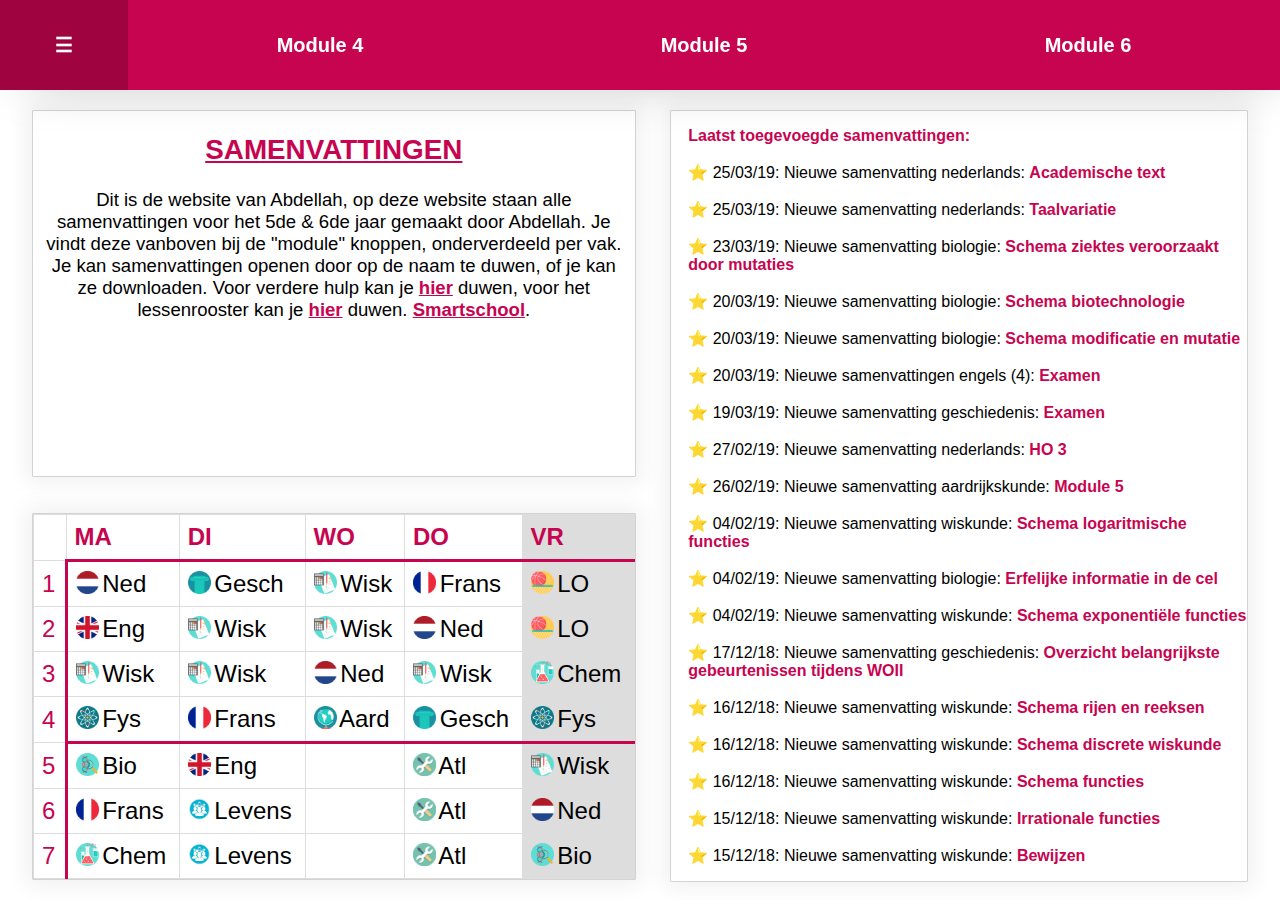
==== samenvattingen.html @ cbb02b03 "Add files via upload" ====
<!DOCTYPE html>
<html>
<head>
	<meta name="viewport" content="width=device-width, initial-scale=1, maximum-scale=1, minimum-scale=1, user-scalable=yes, minimal-ui">
	<meta name="mobile-web-app-capable" content="yes">
	<title>Samenvattingen</title>
	<link rel="stylesheet" type="text/css" href="samenvattingen.css">
	<meta name="theme-color" content="#C70450">
	<link rel="manifest" href="/manifest.json">
</head>
<body>
<div id="summSwipe">
</div>
<div id="navBarFull" onclick="closeNav()">
</div>
<div class="navBar" id="navBar">
	<a><img class="closebtn" src="icons/cross.png" onclick="closeNav()"></a>
	<div class="info">
			<p id="module">Module 5</p>
			<div class="jaar">
				<select id="kiesJaar" onchange="changeJaar()">
					<option value="5">5de</option>
					<option value="6" selected>6de</option>
				</select>
			</div>	
			<div class="hline"></div>	
		</div>
	<div class="list1 list">
		<a href="#" class="navList a1" onclick="home()"><img src="icons/home.png" class="icon">Home</a>
		<a href="#" class="navList a3" onclick="show('#aardM1')"><img src="icons/aard.png" class="icon">Aardrijkskunde</a>
		<a href="#" class="navList a4" onclick="show('#bioM1')"><img src="icons/bio.png" class="icon">Biologie</a>
		<a href="#" class="navList a5" onclick="show('#chemM1')"><img src="icons/chem.png" class="icon">Chemie</a>
		<a href="#" class="navList a6" onclick="show('#engM1')"><img src="icons/eng.png" class="icon">Engels</a>
		<a href="#" class="navList a7" onclick="show('#fransM1')"><img src="icons/frans.png" class="icon">Frans</a>
		<a href="#" class="navList a8" onclick="show('#fysM1')"><img src="icons/fys.png" class="icon">Fysica</a>
		<a href="#" class="navList a9" onclick="show('#geschM1')"><img src="icons/gesch.png" class="icon">Geschiedenis</a>
   		<a href="#" class="navList a10" onclick="show('#nedM1')"><img src="icons/ned.png" class="icon">Nederlands</a>
		<a href="#" class="navList a11" onclick="show('#wiskM1')"><img src="icons/wisk.png" class="icon">Wiskunde</a>
	</div>
	<div class="list2 list">
		<a href="#" class="navList a1" onclick="home()"><img src="icons/home.png" class="icon">Home</a>
		<a href="#" class="navList a3" onclick="show('#aardM2')"><img src="icons/aard.png" class="icon">Aardrijkskunde</a>
		<a href="#" class="navList a4" onclick="show('#bioM2')"><img src="icons/bio.png" class="icon">Biologie</a>
		<a href="#" class="navList a5" onclick="show('#chemM2')"><img src="icons/chem.png" class="icon">Chemie</a>
		<a href="#" class="navList a6" onclick="show('#engM2')"><img src="icons/eng.png" class="icon">Engels</a>
		<a href="#" class="navList a7" onclick="show('#fransM2')"><img src="icons/frans.png" class="icon">Frans</a>
		<a href="#" class="navList a8" onclick="show('#fysM2')"><img src="icons/fys.png" class="icon">Fysica</a>
		<a href="#" class="navList a9" onclick="show('#geschM2')"><img src="icons/gesch.png" class="icon">Geschiedenis</a>
   		<a href="#" class="navList a10" onclick="show('#nedM2')"><img src="icons/ned.png" class="icon">Nederlands</a>
		<a href="#" class="navList a11" onclick="show('#wiskM2')"><img src="icons/wisk.png" class="icon">Wiskunde</a>
	</div>
	<div class="list3 list">
		<a href="#" class="navList a1" onclick="home()"><img src="icons/home.png" class="icon">Home</a>
		<a href="#" class="navList a3" onclick="show('#aardM3')"><img src="icons/aard.png" class="icon">Aardrijkskunde</a>
		<a href="#" class="navList a4" onclick="show('#bioM3')"><img src="icons/bio.png" class="icon">Biologie</a>
		<a href="#" class="navList a5" onclick="show('#chemM3')"><img src="icons/chem.png" class="icon">Chemie</a>
		<a href="#" class="navList a6" onclick="show('#engM3')"><img src="icons/eng.png" class="icon">Engels</a>
		<a href="#" class="navList a7" onclick="show('#fransM3')"><img src="icons/frans.png" class="icon">Frans</a>
		<a href="#" class="navList a8" onclick="show('#fysM3')"><img src="icons/fys.png" class="icon">Fysica</a>
		<a href="#" class="navList a9" onclick="show('#geschM3')"><img src="icons/gesch.png" class="icon">Geschiedenis</a>
   		<a href="#" class="navList a10" onclick="show('#nedM3')"><img src="icons/ned.png" class="icon">Nederlands</a>
		<a href="#" class="navList a11" onclick="show('#wiskM3')"><img src="icons/wisk.png" class="icon">Wiskunde</a>
	</div>
	<div class="list4 list">
		<a href="#" class="navList a1" onclick="home()"><img src="icons/home.png" class="icon">Home</a>
		<a href="#" class="navList a3" onclick="show('#aardM4')"><img src="icons/aard.png" class="icon">Aardrijkskunde</a>
		<a href="#" class="navList a4" onclick="show('#bioM4')"><img src="icons/bio.png" class="icon">Biologie</a>
		<a href="#" class="navList a5" onclick="show('#chemM4')"><img src="icons/chem.png" class="icon">Chemie</a>
		<a href="#" class="navList a6" onclick="show('#engM4')"><img src="icons/eng.png" class="icon">Engels</a>
		<a href="#" class="navList a7" onclick="show('#fransM4')"><img src="icons/frans.png" class="icon">Frans</a>
		<a href="#" class="navList a8" onclick="show('#fysM4')"><img src="icons/fys.png" class="icon">Fysica</a>
		<a href="#" class="navList a9" onclick="show('#geschM4')"><img src="icons/gesch.png" class="icon">Geschiedenis</a>
   		<a href="#" class="navList a10" onclick="show('#nedM4')"><img src="icons/ned.png" class="icon">Nederlands</a>
		<a href="#" class="navList a11" onclick="show('#wiskM4')"><img src="icons/wisk.png" class="icon">Wiskunde</a>
	</div>
	<div class="list5 list">
		<a href="#" class="navList a1" onclick="home()"><img src="icons/home.png" class="icon">Home</a>
		<a href="#" class="navList a3" onclick="show('#aardM5')"><img src="icons/aard.png" class="icon">Aardrijkskunde</a>
		<a href="#" class="navList a4" onclick="show('#bioM5')"><img src="icons/bio.png" class="icon">Biologie</a>
		<a href="#" class="navList a5" onclick="show('#chemM5')"><img src="icons/chem.png" class="icon">Chemie</a>
		<a href="#" class="navList a6" onclick="show('#engM5')"><img src="icons/eng.png" class="icon">Engels</a>
		<a href="#" class="navList a7" onclick="show('#fransM5')"><img src="icons/frans.png" class="icon">Frans</a>
		<a href="#" class="navList a8" onclick="show('#fysM5')"><img src="icons/fys.png" class="icon">Fysica</a>
		<a href="#" class="navList a9" onclick="show('#geschM5')"><img src="icons/gesch.png" class="icon">Geschiedenis</a>
   		<a href="#" class="navList a11" onclick="show('#nedM5')"><img src="icons/ned.png" class="icon">Nederlands</a>
		<a href="#" class="navList a12" onclick="show('#wiskM5')"><img src="icons/wisk.png" class="icon">Wiskunde</a>
	</div>
	<div class="list6 list">
		<a href="#" class="navList a1" onclick="home()"><img src="icons/home.png" class="icon">Home</a>
		<a href="#" class="navList a3" onclick="show('#aardM6')"><img src="icons/aard.png" class="icon">Aardrijkskunde</a>
		<a href="#" class="navList a4" onclick="show('#bioM6')"><img src="icons/bio.png" class="icon">Biologie</a>
		<a href="#" class="navList a5" onclick="show('#chemM6')"><img src="icons/chem.png" class="icon">Chemie</a>
		<a href="#" class="navList a6" onclick="show('#engM6')"><img src="icons/eng.png" class="icon">Engels</a>
		<a href="#" class="navList a7" onclick="show('#fransM6')"><img src="icons/frans.png" class="icon">Frans</a>
		<a href="#" class="navList a8" onclick="show('#fysM6')"><img src="icons/fys.png" class="icon">Fysica</a>
		<a href="#" class="navList a9" onclick="show('#geschM6')"><img src="icons/gesch.png" class="icon">Geschiedenis</a>
   		<a href="#" class="navList a11" onclick="show('#nedM6')"><img src="icons/ned.png" class="icon">Nederlands</a>
		<a href="#" class="navList a12" onclick="show('#wiskM6')"><img src="icons/wisk.png" class="icon">Wiskunde</a>
	</div>
</div>
<div class="homeAll">
	<div class="openTopNav" id="openTopNav"></div>
	<div onclick="openNav()" class="nav">
		<a class="a_nav a_nav_menu" onclick="openNav()"><p>&#9776;</p></a>
		<div id="nav5de">
			<a class="a_nav m1p m1" onclick="m1()"><p>Module 1</p></a> 
			<a class="a_nav m2p m2" onclick="m2()"><p>Module 2</p></a> 
			<a class="a_nav m3p m3" onclick="m3()"><p>Module 3</p></a>
			<a class="a_nav m1m m1" onclick="m1()"><p>M1</p></a> 
			<a class="a_nav m2m m2" onclick="m2()"><p>M2</p></a> 
			<a class="a_nav m3m m3" onclick="m3()"><p>M3</p></a>
		</div>
		<div id="nav6de">
			<a class="a_nav m4p m4" onclick="m4()"><p>Module 4</p></a> 
			<a class="a_nav m5p m5" onclick="m5()"><p>Module 5</p></a>
			<a class="a_nav m6p m6" onclick="m6()"><p>Module 6</p></a>
			<a class="a_nav m4m m4" onclick="m4()"><p>M4</p></a> 
			<a class="a_nav m5m m5" onclick="m5()"><p>M5</p></a>
			<a class="a_nav m6m m6" onclick="m6()"><p>M6</p></a>
		</div> 
	</div>
</div>
<div id="closePopup" onclick="closeAll()"></div>
<div><img id="loading" src="icons/loading2.gif"></div>
<div class="home">
	<div class="ad">
		<table id="table">
		    <tr>
		    	<th></th>
			    <th>MA</th>
			    <th>DI</th>
			    <th>WO</th>
			    <th>DO</th>
			    <th>VR</th>
		    </tr>
		    <tr>
		    	<td>1</td>
			    <td><img src="icons/ned.png" class="icon2">&nbsp; &nbsp; Ned</td>
			    <td><img src="icons/gesch.png" class="icon2">&nbsp; &nbsp; Gesch</td>
			    <td><img src="icons/wisk.png" class="icon2">&nbsp; &nbsp; Wisk</td>
			    <td><img src="icons/frans.png" class="icon2">&nbsp; &nbsp; Frans</td>
			    <td><img src="icons/lo.png" class="icon2">&nbsp; &nbsp; LO</td>
		    </tr>
		    <tr>
		    	<td>2</td>
			    <td><img src="icons/eng.png" class="icon2">&nbsp; &nbsp; Eng</td>
			    <td><img src="icons/wisk.png" class="icon2">&nbsp; &nbsp; Wisk</td>
			    <td><img src="icons/wisk.png" class="icon2">&nbsp; &nbsp; Wisk</td>
			    <td><img src="icons/ned.png" class="icon2">&nbsp; &nbsp; Ned</td>
			    <td><img src="icons/lo.png" class="icon2">&nbsp; &nbsp; LO</td>
		    </tr>
	   	    <tr>
	   	    	<td>3</td>
			    <td><img src="icons/wisk.png" class="icon2">&nbsp; &nbsp; Wisk</td>
			    <td><img src="icons/wisk.png" class="icon2">&nbsp; &nbsp; Wisk</td>
			    <td><img src="icons/ned.png" class="icon2">&nbsp; &nbsp; Ned</td>
			    <td><img src="icons/wisk.png" class="icon2">&nbsp; &nbsp; Wisk</td>
			    <td><img src="icons/chem.png" class="icon2">&nbsp; &nbsp; Chem</td>
	  	    </tr>
		    <tr>
		    	<td>4</td>
			    <td><img src="icons/fys.png" class="icon2">&nbsp; &nbsp; Fys</td>
			    <td><img src="icons/frans.png" class="icon2">&nbsp; &nbsp; Frans</td>
			    <td><img src="icons/aard.png" class="icon2">&nbsp; &nbsp; Aard</td>
			    <td><img src="icons/gesch.png" class="icon2">&nbsp; &nbsp; Gesch</td>
			    <td><img src="icons/fys.png" class="icon2">&nbsp; &nbsp; Fys</td>
		    </tr>
		    <tr>
		    	<td>5</td>
			    <td><img src="icons/bio.png" class="icon2">&nbsp; &nbsp; Bio</td>
			    <td><img src="icons/eng.png" class="icon2">&nbsp; &nbsp; Eng</td>
			    <td></td>
			    <td><img src="icons/atl.png" class="icon2">&nbsp; &nbsp; Atl</td>
			    <td><img src="icons/wisk.png" class="icon2">&nbsp; &nbsp; Wisk</td>
		    </tr>
		    <tr>
		    	<td>6</td>
			    <td><img src="icons/frans.png" class="icon2">&nbsp; &nbsp; Frans</td>
			    <td><img src="icons/levens.png" class="icon2">&nbsp; &nbsp; Levens</td>
			    <td></td>
			    <td><img src="icons/atl.png" class="icon2">&nbsp; &nbsp; Atl</td>
			    <td><img src="icons/ned.png" class="icon2">&nbsp; &nbsp; Ned</td>
		    </tr>
		    <tr>
		    	<td>7</td>
			    <td><img src="icons/chem.png" class="icon2">&nbsp; &nbsp; Chem</td>
			    <td><img src="icons/levens.png" class="icon2">&nbsp; &nbsp; Levens</td>
			    <td></td>
			    <td><img src="icons/atl.png" class="icon2">&nbsp; &nbsp; Atl</td>
			    <td><img src="icons/bio.png" class="icon2">&nbsp; &nbsp; Bio</td>
		    </tr>
		</table>
	</div>
	<div id="txt" class="txt">
		<a href="#" class="titel3" onclick="closeHelp()">SAMENVATTINGEN</a>
		<p id="introText">
			Dit is de website van Abdellah, op deze website staan alle samenvattingen voor het 5de & 6de jaar gemaakt door Abdellah. Je vindt deze vanboven bij de "module" knoppen, onderverdeeld per vak. Je kan samenvattingen openen door op de naam te duwen, of je kan ze downloaden. Voor verdere hulp kan je <a href="#" class="titel2" onclick="help()">hier</a> duwen, voor het lessenrooster kan je <a href="#" class="titel2" onclick="rooster()">hier</a> duwen. <a href="https://ka1hasselt.smartschool.be/login" class="titel2" target="blank">Smartschool</a>.
		</p>
		<table id="table2">
		    <tr>
		    	<th><img class="cross" src="icons/cross.png" onclick="rooster2()"></th>
			    <th>MA</th>
			    <th>DI</th>
			    <th>WO</th>
			    <th>DO</th>
			    <th>VR</th>
		    </tr>
		    <tr>
		    	<td>1</td>
			    <td>Ned</td>
			    <td>Gesch</td>
			    <td>Wisk</td>
			    <td>Frans</td>
			    <td>LO</td>
		    </tr>
		    <tr>
		    	<td>2</td>
			    <td>Eng</td>
			    <td>Wisk</td>
			    <td>Wisk</td>
			    <td>Ned</td>
			    <td>LO</td>
		    </tr>
	   	    <tr>
	   	    	<td>3</td>
			    <td>Wisk</td>
			    <td>Wisk</td>
			    <td>Ned</td>
			    <td>Wisk</td>
			    <td>Chem</td>
	  	    </tr>
		    <tr>
		    	<td>4</td>
			    <td>Fys</td>
			    <td>Frans</td>
			    <td>Aard</td>
			    <td>Gesch</td>
			    <td>Fys</td>
		    </tr>
		    <tr>
		    	<td>5</td>
			    <td>Bio</td>
			    <td>Eng</td>
			    <td></td>
			    <td>Atl</td>
			    <td>Wisk</td>
		    </tr>
		    <tr>
		    	<td>6</td>
			    <td>Frans</td>
			    <td>Levens</td>
			    <td></td>
			    <td>Atl</td>
			    <td>Ned</td>
		    </tr>
		    <tr>
		    	<td>7</td>
			    <td>Chem</td>
			    <td>Levens</td>
			    <td></td>
			    <td>Atl</td>
			    <td>Bio</td>
		    </tr>
		</table>
		<font id="helpChoice" class="helpTxt">
			<p>Als uw antwoord hieronder niet te vinden is kunt u Lander Moors contacteren op smartschool.</p>
			<a href="#" onclick="jaarHelp()" class="titel">- Hoe kan ik van jaar wisselen?</a> <br>
			<a href="#" onclick="summHelp()" class="titel">- Ik vind de samenvatting die ik zoek niet?</a> <br>
			<a href="#" onclick="lesHelp()" class="titel">- Het lessenrooster klopt niet?</a> <br>
			<a href="#" onclick="summHelp2()" class="titel">- Een samenvatting wilt niet openen/downloaden?</a>
		
		</font>
		<p id="jaarHelp" class="helpTxt">
			Open eenderwelke module en kijk linksboven, langs de naam van de module (B.V. Module 4) zal je een vakje zien staan met "5de" of "6de" erin, duw erop en kies welk jaar je wilt.
			
		</p>
		<p id="summHelp" class="helpTxt">
			Als het een samenvatting is voor een toets die nog moet komen is het waarschijnlijk dat Abdellah die nog niet heeft gemaakt, wacht even of stuur een bericht naar Abdellah. Als het een samenvatting is voor een toets die al geweest is kan je proberen alle samenvattingen voor dat vak nog eens af te gaan, maar het is waarschijnlijk dat Abdellah deze samenvatting nooit heeft gemaakt.
			
		</p>
		<p id="lesHelp" class="helpTxt">
			Dit komt omdat het het lessenrooster voor 6WEWA is, de klas van Abdellah, als je wilt dat jouw lessenrooster ook beschikbaar is op de website kan je dat aanvragen bij Lander Moors op smartschool.
		</p>
		<p id="summHelp2" class="helpTxt">
			Kijk na of je internet wel werkt, of probeer om de website te herladen, als dit niet lukt kan je Lander Moors een berichtje sturen op smartschool om het op te lossen.
		</p>
	</div>
	<div>
		<div id="obj" align="middle" class="obj">
	  		<div class="changeText">
	  			<div id="change6">
	  				<p class="changeLogTxt">
						<font class="titel">Laatst toegevoegde samenvattingen:</font><br><br>
						⭐ 25/03/19: Nieuwe samenvatting nederlands: <a class="titel" href="#" onclick="openSumm('summ_6de/nedM5_academisch.pdf', 'https://docs.google.com/gview?embedded=true&url=https://samenvattingen.github.io/summ_6de/nedM5_academisch.pdf')">Academische text </a><br><br>
						⭐ 25/03/19: Nieuwe samenvatting nederlands: <a class="titel" href="#" onclick="openSumm('summ_6de/nedM5_taalvariatie.pdf', 'https://docs.google.com/gview?embedded=true&url=https://samenvattingen.github.io/summ_6de/nedM5_taalvariatie.pdf')">Taalvariatie </a><br><br>
						⭐ 23/03/19: Nieuwe samenvatting biologie: <a class="titel" href="#" onclick="openSumm('summ_6de/bioM5_ziektes.pdf', 'https://docs.google.com/gview?embedded=true&url=https://samenvattingen.github.io/summ_6de/bioM5_ziektes.pdf')">Schema ziektes veroorzaakt door mutaties </a><br><br>
						⭐ 20/03/19: Nieuwe samenvatting biologie: <a class="titel" href="#" onclick="openSumm('summ_6de/bioM5_biotech.pdf', 'https://docs.google.com/gview?embedded=true&url=https://samenvattingen.github.io/summ_6de/bioM5_biotech.pdf')">Schema biotechnologie </a><br><br>
						⭐ 20/03/19: Nieuwe samenvatting biologie: <a class="titel" href="#" onclick="openSumm('summ_6de/bioM5_mod.pdf', 'https://docs.google.com/gview?embedded=true&url=https://samenvattingen.github.io/summ_6de/bioM5_mod.pdf')">Schema modificatie en mutatie </a><br><br>
						⭐ 20/03/19: Nieuwe samenvattingen engels (4): <a class="titel" href="#" onclick="show('#engM5')">Examen</a><br><br>
						⭐ 19/03/19: Nieuwe samenvatting geschiedenis: <a class="titel" href="#" onclick="openSumm('summ_6de/geschM5_exam.pdf', 'https://docs.google.com/gview?embedded=true&url=https://samenvattingen.github.io/summ_6de/geschM5_exam.pdf')">Examen </a><br><br>
						⭐ 27/02/19: Nieuwe samenvatting nederlands: <a class="titel" href="#" onclick="openSumm('summ_6de/nedM5_H3.pdf', 'https://docs.google.com/gview?embedded=true&url=https://samenvattingen.github.io/summ_6de/nedM5_H3.pdf')">HO 3 </a><br><br>
						⭐ 26/02/19: Nieuwe samenvatting aardrijkskunde: <a class="titel" href="#" onclick="openSumm('summ_6de/aardM5_exam.pdf', 'https://docs.google.com/gview?embedded=true&url=https://samenvattingen.github.io/summ_6de/aardM5_exam.pdf')">Module 5 </a><br><br>
						⭐ 04/02/19: Nieuwe samenvatting wiskunde: <a class="titel" href="#" onclick="openSumm('summ_6de/wiskM5_logaritmisch.pdf', 'https://docs.google.com/gview?embedded=true&url=https://samenvattingen.github.io/summ_6de/wiskM5_logaritmisch.pdf')">Schema logaritmische functies </a><br><br>
						⭐ 04/02/19: Nieuwe samenvatting biologie: <a class="titel" href="#" onclick="openSumm('summ_6de/bioM5_dna.pdf', 'https://docs.google.com/gview?embedded=true&url=https://samenvattingen.github.io/summ_6de/bioM5_dna.pdf')">Erfelijke informatie in de cel </a><br><br>
						⭐ 04/02/19: Nieuwe samenvatting wiskunde: <a class="titel" href="#" onclick="openSumm('summ_6de/wiskM5_exponentieel.pdf', 'https://docs.google.com/gview?embedded=true&url=https://samenvattingen.github.io/summ_6de/wiskM5_exponentieel.pdf')">Schema exponentiële functies </a><br><br>
						⭐ 17/12/18: Nieuwe samenvatting geschiedenis: <a class="titel" href="#" onclick="openSumm('summ_6de/geschM4_overzicht.pdf', 'https://docs.google.com/gview?embedded=true&url=https://samenvattingen.github.io/summ_6de/geschM4_overzicht.pdf')">Overzicht belangrijkste gebeurtenissen tijdens WOII </a><br><br>
						⭐ 16/12/18: Nieuwe samenvatting wiskunde: <a class="titel" href="#" onclick="openSumm('summ_6de/wiskM4_rijreeks_schema.pdf', 'https://docs.google.com/gview?embedded=true&url=https://samenvattingen.github.io/summ_6de/wiskM4_rijreeks_schema.pdf')">Schema rijen en reeksen </a><br><br>
						⭐ 16/12/18: Nieuwe samenvatting wiskunde: <a class="titel" href="#" onclick="openSumm('summ_6de/wiskM4_discreet_schema.pdf', 'https://docs.google.com/gview?embedded=true&url=https://samenvattingen.github.io/summ_6de/wiskM4_discreet_schema.pdf')">Schema discrete wiskunde </a><br><br>
						⭐ 16/12/18: Nieuwe samenvatting wiskunde: <a class="titel" href="#" onclick="openSumm('summ_6de/wiskM4_func_schema.pdf', 'https://docs.google.com/gview?embedded=true&url=https://samenvattingen.github.io/summ_6de/wiskM4_func_schema.pdf')">Schema functies </a><br><br>
						⭐ 15/12/18: Nieuwe samenvatting wiskunde: <a class="titel" href="#" onclick="openSumm('summ_6de/wiskM4_func_irr.pdf', 'https://docs.google.com/gview?embedded=true&url=https://samenvattingen.github.io/summ_6de/wiskM4_func_irr.pdf')">Irrationale functies </a><br><br>
						⭐ 15/12/18: Nieuwe samenvatting wiskunde: <a class="titel" href="#" onclick="openSumm('summ_6de/wiskM4_bewijzen.pdf', 'https://docs.google.com/gview?embedded=true&url=https://samenvattingen.github.io/summ_6de/wiskM4_bewijzen.pdf')">Bewijzen </a><br><br>
						⭐ 15/12/18: Nieuwe samenvatting wiskunde: <a class="titel" href="#" onclick="openSumm('summ_6de/wiskM4_k_overzicht.pdf', 'https://docs.google.com/gview?embedded=true&url=https://samenvattingen.github.io/summ_6de/wiskM4_k_overzicht.pdf')">K Overzicht </a><br><br>
						⭐ 14/12/18: Nieuwe samenvatting wiskunde: <a class="titel" href="#" onclick="openSumm('summ_6de/wiskM4_rijreeks.pdf', 'https://docs.google.com/gview?embedded=true&url=https://samenvattingen.github.io/summ_6de/wiskM4_rijreeks.pdf')">Rijen en reeksen </a><br><br>
						⭐ 10/12/18: Nieuwe samenvatting wiskunde: <a class="titel" href="#" onclick="openSumm('summ_6de/wiskM4_gon_verg.pdf', 'https://docs.google.com/gview?embedded=true&url=https://samenvattingen.github.io/summ_6de/wiskM4_gon_verg.pdf')">Goniometrische vergelijkingen </a><br><br>
						⭐ 08/12/18: Nieuwe samenvatting geschiedenis: <a class="titel" href="#" onclick="openSumm('summ_6de/geschM4_deel3.pdf', 'https://docs.google.com/gview?embedded=true&url=https://samenvattingen.github.io/summ_6de/geschM4_deel3.pdf')">Deel 3 </a><br><br>
						⭐ 08/12/18: Nieuwe samenvatting geschiedenis: <a class="titel" href="#" onclick="openSumm('summ_6de/geschM4_deel2.pdf', 'https://docs.google.com/gview?embedded=true&url=https://samenvattingen.github.io/summ_6de/geschM4_deel2.pdf')">Deel 2 </a><br><br>
						⭐ 08/12/18: Nieuwe samenvatting geschiedenis: <a class="titel" href="#" onclick="openSumm('summ_6de/geschM4_deel1.pdf', 'https://docs.google.com/gview?embedded=true&url=https://samenvattingen.github.io/summ_6de/geschM4_deel1.pdf')">Deel 1 </a><br><br>
						⭐ 08/12/18: Nieuwe samenvatting aardrijkskunde: <a class="titel" href="#" onclick="openSumm('summ_6de/aardM4_examen.pdf', 'https://docs.google.com/gview?embedded=true&url=https://samenvattingen.github.io/summ_6de/aardM4_examen.pdf')">Examen </a><br><br>
						⭐ 08/12/18: Nieuwe samenvatting fysica: <a class="titel" href="#" onclick="openSumm('summ_6de/fysM4_H3.pdf', 'https://docs.google.com/gview?embedded=true&url=https://samenvattingen.github.io/summ_6de/fysM4_H3.pdf')">Hoofdstuk 3 </a><br><br>
						⭐ 08/12/18: Nieuwe samenvatting fysica: <a class="titel" href="#" onclick="openSumm('summ_6de/fysM4_zelftest.pdf', 'https://docs.google.com/gview?embedded=true&url=https://samenvattingen.github.io/summ_6de/fysM4_zelftest.pdf')">Zelftest ingangsexamen </a><br><br>
						⭐ 07/12/18: Nieuwe samenvatting chemie: <a class="titel" href="#" onclick="openSumm('summ_6de/chemM4_titraties.pdf', 'https://docs.google.com/gview?embedded=true&url=https://samenvattingen.github.io/summ_6de/chemM4_titraties.pdf')">Titraties </a><br><br>
						⭐ 07/12/18: Nieuwe samenvatting chemie: <a class="titel" href="#" onclick="openSumm('summ_6de/chemM4_reactietypen.pdf', 'https://docs.google.com/gview?embedded=true&url=https://samenvattingen.github.io/summ_6de/chemM4_reactietypen.pdf')">Reactietypen </a><br><br>
						⭐ 07/12/18: Nieuwe samenvatting chemie: <a class="titel" href="#" onclick="openSumm('summ_6de/chemM4_redoxreacties.pdf', 'https://docs.google.com/gview?embedded=true&url=https://samenvattingen.github.io/summ_6de/chemM4_redoxreacties.pdf')">Redoxreacties </a><br><br>
						⭐ 29/11/18: Nieuwe samenvatting wiskunde: <a class="titel" href="#" onclick="openSumm('summ_6de/wiskM4_gon_verloop.pdf', 'https://docs.google.com/gview?embedded=true&url=https://samenvattingen.github.io/summ_6de/wiskM4_gon_verloop.pdf')">Goniometrische functies: verloop </a><br><br>
						⭐ 27/11/18: Nieuwe samenvatting wiskunde: <a class="titel" href="#" onclick="openSumm('summ_6de/wiskM4_gon_cyclo.pdf', 'https://docs.google.com/gview?embedded=true&url=https://samenvattingen.github.io/summ_6de/wiskM4_gon_cyclo.pdf')">Cyclometrische functies </a><br><br>
						⭐ 22/11/18: Nieuwe samenvatting nederlands: <a class="titel" href="#" onclick="openSumm('summ_6de/nedM4_HO2.pdf', 'https://docs.google.com/gview?embedded=true&url=https://samenvattingen.github.io/summ_6de/nedM4_HO2.pdf')">HO 2 </a><br><br>
						⭐ 19/11/18: Nieuwe samenvatting wiskunde: <a class="titel" href="#" onclick="openSumm('summ_6de/wiskM4_gon_func.pdf', 'https://docs.google.com/gview?embedded=true&url=https://samenvattingen.github.io/summ_6de/wiskM4_gon_func.pdf')">Goniometrische functies </a><br><br>
						⭐ 21/10/18: Nieuwe samenvatting fysica: <a class="titel" href="#" onclick="openSumm('summ_6de/fysM4_H2.pdf', 'https://docs.google.com/gview?embedded=true&url=https://samenvattingen.github.io/summ_6de/fysM4_H2.pdf')">H2: De eendimensionale beweging </a><br><br>
						⭐ 17/10/18: Nieuwe samenvatting wiskunde: <a class="titel" href="#" onclick="openSumm('summ_6de/wiskM4_ict.pdf', 'https://docs.google.com/gview?embedded=true&url=https://samenvattingen.github.io/summ_6de/wiskM4_ict.pdf')">ICT Irrationale functies </a><br><br>
						⭐ 17/10/18: Nieuwe samenvatting nederlands: <a class="titel" href="#" onclick="openSumm('summ_6de/nedM4_TT2.pdf', 'https://docs.google.com/gview?embedded=true&url=https://samenvattingen.github.io/summ_6de/nedM4_TT2.pdf')">Taaltaak 2 </a><br><br>
						⭐ 14/10/18: Nieuwe samenvatting wiskunde: <a class="titel" href="#" onclick="openSumm('summ_6de/wiskM4_k_hyperbolen.pdf', 'https://docs.google.com/gview?embedded=true&url=https://samenvattingen.github.io/summ_6de/wiskM4_k_hyperbolen.pdf')">K Hyperbolen </a><br><br>
						⭐ 28/09/18: Nieuwe samenvatting wiskunde: <a class="titel" href="#" onclick="openSumm('summ_6de/wiskM4_k_ellips.pdf', 'https://docs.google.com/gview?embedded=true&url=https://samenvattingen.github.io/summ_6de/wiskM4_k_ellips.pdf')">K Ellips </a><br><br>
						⭐ 19/09/18: Nieuwe samenvatting chemie: <a class="titel" href="#" onclick="openSumm('summ_6de/chemM4_overzicht_titraties.pdf', 'https://docs.google.com/gview?embedded=true&url=https://samenvattingen.github.io/summ_6de/chemM4_overzicht_titraties.pdf')">Overzicht titraties </a><br><br>
						⭐ 10/09/18: Nieuwe samenvatting biologie: <a class="titel" href="#" onclick="openSumm('summ_6de/bioM4_evo.pdf', 'https://docs.google.com/gview?embedded=true&url=https://samenvattingen.github.io/summ_6de/bioM4_evo.pdf')">Evolutie </a><br><br>
						⭐ 10/09/18: Nieuwe samenvatting fysica: <a class="titel" href="#" onclick="openSumm('summ_6de/fysM4_H1.pdf', 'https://docs.google.com/gview?embedded=true&url=https://samenvattingen.github.io/summ_6de/fysM4_H1.pdf')">H1: Beschrijving van een beweging </a><br><br>
						⭐ 10/09/18: Nieuwe samenvatting biologie: <a class="titel" href="#" onclick="openSumm('summ_6de/bioM4_erf.pdf', 'https://docs.google.com/gview?embedded=true&url=https://samenvattingen.github.io/summ_6de/bioM4_erf.pdf')">Erfelijkheidsonderzoek bij mens </a><br><br>
						⭐ 10/09/18: Nieuwe samenvatting biologie: <a class="titel" href="#" onclick="openSumm('summ_6de/bioM4_chrom.pdf', 'https://docs.google.com/gview?embedded=true&url=https://samenvattingen.github.io/summ_6de/bioM4_chrom.pdf')">Chromosomale verklaring overerving </a><br><br>
						⭐ 06/09/18: Nieuwe samenvatting biologie: <a class="titel" href="#" onclick="openSumm('summ_6de/bioM4_dihybride.pdf', 'https://docs.google.com/gview?embedded=true&url=https://samenvattingen.github.io/summ_6de/bioM4_dihybride.pdf')">Dihybride kruising </a><br><br>
						⭐ 06/09/18: Nieuwe samenvatting biologie: <a class="titel" href="#" onclick="openSumm('summ_6de/bioM4_bijz_geval.pdf', 'https://docs.google.com/gview?embedded=true&url=https://samenvattingen.github.io/summ_6de/bioM4_bijz_geval.pdf')">Bijzondere gevallen </a><br><br>
						⭐ 06/09/18: Nieuwe samenvatting wiskunde: <a class="titel" href="#" onclick="openSumm('summ_6de/wiskM4_k_inleiding.pdf', 'https://docs.google.com/gview?embedded=true&url=https://samenvattingen.github.io/summ_6de/wiskM4_k_inleiding.pdf')">K Inleiding </a><br><br>
						⭐ 06/09/18: Nieuwe samenvatting wiskunde: <a class="titel" href="#" onclick="openSumm('summ_6de/wiskM4_k_parabolen.pdf', 'https://docs.google.com/gview?embedded=true&url=https://samenvattingen.github.io/summ_6de/wiskM4_k_parabolen.pdf')">K Parabolen </a><br><br>
						⭐ 06/09/18: Nieuwe samenvatting biologie: <a class="titel" href="#" onclick="openSumm('summ_6de/bioM4_monohybride.pdf', 'https://docs.google.com/gview?embedded=true&url=https://samenvattingen.github.io/summ_6de/bioM4_monohybride.pdf')">Monohybride kruising </a>
	 				</p>
	 			</div>
	 			<div id="change5">
		  			<p class="changeLogTxt">
						<font class="titel">Laatst toegevoegde samenvattingen:</font><br><br>
						⭐ 19/06/18: Nieuwe samenvatting fysica: <a class="titel" href="#" onclick="openSumm('summ_5de/fysM3_h9.pdf', 'https://docs.google.com/gview?embedded=true&url=https://samenvattingen.github.io/summ_5de/fysM3_h9.pdf')">Hoofdstuk 9 </a><br><br>
						⭐ 19/06/18: Nieuwe samenvatting geschiedenis: <a class="titel" href="#" onclick="openSumm('summ_5de/geschM3_kunst.pdf', 'https://docs.google.com/gview?embedded=true&url=https://samenvattingen.github.io/summ_5de/geschM3_kunst.pdf')">Schema & flowchart kunststromingen </a><br><br>
						⭐ 19/06/18: Nieuwe samenvatting geschiedenis: <a class="titel" href="#" onclick="openSumm('summ_5de/geschM3_stroom.pdf', 'https://docs.google.com/gview?embedded=true&url=https://samenvattingen.github.io/summ_5de/geschM3_stroom.pdf')">Stroom & tegenstroom in cultuur </a><br><br>
						⭐ 18/06/18: Nieuwe samenvatting biologie: <a class="titel" href="#" onclick="openSumm('summ_5de/bioM3_enzymen.pdf', 'https://docs.google.com/gview?embedded=true&url=https://samenvattingen.github.io/summ_5de/bioM3_enzymen.pdf')">Enzymen schema toepassingen </a><br><br>
						⭐ 17/06/18: Nieuwe samenvatting wiskunde: <a class="titel" href="#" onclick="openSumm('summ_5de/wiskM3_zelftest_verloop.pdf', 'https://docs.google.com/gview?embedded=true&url=https://samenvattingen.github.io/summ_5de/wiskM3_zelftest_verloop.pdf')">Zelftest Verloop </a><br><br>
						⭐ 17/06/18: Nieuwe samenvatting wiskunde: <a class="titel" href="#" onclick="openSumm('summ_5de/wiskM3_zelftest_analyse.pdf', 'https://docs.google.com/gview?embedded=true&url=https://samenvattingen.github.io/summ_5de/wiskM3_zelftest_analyse.pdf')">Zelftest Analyse </a><br><br>
						⭐ 17/06/18: Nieuwe samenvatting wiskunde: <a class="titel" href="#" onclick="openSumm('summ_5de/wiskM3_zelftest_limit.pdf', 'https://docs.google.com/gview?embedded=true&url=https://samenvattingen.github.io/summ_5de/wiskM3_zelftest_limit.pdf')">Zelftest Limieten </a><br><br>
						⭐ 17/06/18: Nieuwe samenvatting wiskunde: <a class="titel" href="#" onclick="openSumm('summ_5de/wiskM3_zelftest_cont.pdf', 'https://docs.google.com/gview?embedded=true&url=https://samenvattingen.github.io/summ_5de/wiskM3_zelftest_cont.pdf')">Zelftest Continuïteit </a><br><br>
						⭐ 17/06/18: Nieuwe samenvatting wiskunde: <a class="titel" href="#" onclick="openSumm('summ_5de/wiskM3_ruimte_overzicht.pdf', 'https://docs.google.com/gview?embedded=true&url=https://samenvattingen.github.io/summ_5de/wiskM3_ruimte_overzicht.pdf')">Overzicht Ruimtemeetkunde</a><br><br>
						⭐ 16/06/18: Nieuwe samenvatting wiskunde: <a class="titel" href="#" onclick="openSumm('summ_5de/wiskM3_verloop.pdf', 'https://docs.google.com/gview?embedded=true&url=https://samenvattingen.github.io/summ_5de/wiskM3_verloop.pdf')">Verloop van Functies</a><br><br>
						⭐ 14/06/18: Nieuwe samenvatting nederlands: <a class="titel" href="#" onclick="openSumm('summ_5de/nedM3_mondeling.pdf', 'https://docs.google.com/gview?embedded=true&url=https://samenvattingen.github.io/summ_5de/nedM3_mondeling.pdf')">Mondeling Uitgeschreven</a><br><br>
						⭐ 14/06/18: Nieuwe samenvatting nederlands: <a class="titel" href="#" onclick="openSumm('summ_5de/nedM3_kort_schema_stromingen.pdf', 'https://docs.google.com/gview?embedded=true&url=https://samenvattingen.github.io/summ_5de/nedM3_kort_schema_stromingen.pdf')">Kort Schema Literaire Stromingen</a><br><br>
						⭐ 14/06/18: Nieuwe samenvatting geschiedenis: <a class="titel" href="#" onclick="openSumm('summ_5de/geschM3_democratie.pdf', 'https://docs.google.com/gview?embedded=true&url=https://samenvattingen.github.io/summ_5de/geschM3_democratie.pdf')">Democratievormen na WOI</a><br><br>
						⭐ 14/06/18: Nieuwe samenvatting nederlands: <a class="titel" href="#" onclick="openSumm('summ_5de/nedM3_max.pdf', 'https://docs.google.com/gview?embedded=true&url=https://samenvattingen.github.io/summ_5de/nedM3_max.pdf')">Max Havelaar</a><br><br>
						⭐ 11/06/18: Nieuwe samenvatting nederlands: <a class="titel" href="#" onclick="openSumm('summ_5de/nedM3_zomerhuis.pdf', 'https://docs.google.com/gview?embedded=true&url=https://samenvattingen.github.io/summ_5de/nedM3_zomerhuis.pdf')">Zomerhuis met zwembad</a><br><br>
						⭐ 11/06/18: Nieuwe samenvatting chemie: <a class="titel" href="#" onclick="openSumm('summ_5de/chemM3_examen.pdf', 'https://docs.google.com/gview?embedded=true&url=https://samenvattingen.github.io/summ_5de/chemM3_examen.pdf')">Examen</a><br><br>
						⭐ 09/06/18: Nieuwe samenvattingen nederlands (6): <a class="titel" href="#" onclick="show('#nedM3')">Examen</a><br><br>
						⭐ 06/06/18: Nieuwe samenvatting aardrijkskunde: <a class="titel" href="#" onclick="openSumm('summ_5de/aardM3_ocean.pdf', 'https://docs.google.com/gview?embedded=true&url=https://samenvattingen.github.io/summ_5de/aardM3_ocean.pdf')">Oceanografie</a><br><br>
						⭐ 02/06/18: Nieuwe samenvatting wiskunde: <a class="titel" href="#" onclick="openSumm('summ_5de/wiskM3_ruimte_H6-7.pdf', 'https://docs.google.com/gview?embedded=true&url=https://samenvattingen.github.io/summ_5de/wiskM3_ruimte_H6-7.pdf')">Ruimtemeetkunde H6-7</a><br><br>
						⭐ 01/06/18: Nieuwe samenvatting aardrijkskunde: <a class="titel" href="#" onclick="openSumm('summ_5de/aardM3_bodem.pdf', 'https://docs.google.com/gview?embedded=true&url=https://samenvattingen.github.io/summ_5de/aardM3_bodem.pdf')">Bodemkunde</a><br><br>
						⭐ 27/05/18: Nieuwe samenvatting fysica: <a class="titel" href="#" onclick="openSumm('summ_5de/fysM3_lorentz.pdf', 'https://docs.google.com/gview?embedded=true&url=https://samenvattingen.github.io/summ_5de/fysM3_lorentz.pdf')">Hoofdstuk 8</a><br><br>
						⭐ 27/05/18: Nieuwe samenvatting aardrijkskunde: <a class="titel" href="#" onclick="openSumm('summ_5de/aardM3_dienst.pdf', 'https://docs.google.com/gview?embedded=true&url=https://samenvattingen.github.io/summ_5de/aardM3_dienst.pdf')">De aarde in dienst van de mens</a><br><br>
						⭐ 27/05/18: Nieuwe samenvatting nederlands: <a class="titel" href="#" onclick="openSumm('summ_5de/nedM3_exam.pdf', 'https://docs.google.com/gview?embedded=true&url=https://samenvattingen.github.io/summ_5de/nedM3_exam.pdf')">Examen</a><br><br>
						⭐ 26/05/18: Nieuwe samenvatting biologie: <a class="titel" href="#" onclick="openSumm('summ_5de/bioM3_fotosynthese.pdf', 'https://docs.google.com/gview?embedded=true&url=https://samenvattingen.github.io/summ_5de/bioM3_fotosynthese.pdf')">Fotosynthese & Celademhaling</a><br><br>
						⭐ 26/05/18: Nieuwe samenvatting wiskunde: <a class="titel" href="#" onclick="openSumm('summ_5de/wiskM3_ruimte_H4-5.pdf', 'https://docs.google.com/gview?embedded=true&url=https://samenvattingen.github.io/summ_5de/wiskM3_ruimte_H4-5.pdf')">Ruimtemeetkunde H4-5</a><br><br>
						⭐ 24/05/18: Nieuwe zelftest LO: <a class="titel" href="#" onclick="openSumm('summ_5de/summ_LO_test.pdf', 'https://docs.google.com/gview?embedded=true&url=https://samenvattingen.github.io/summ_5de/summ_LO_test.pdf')">LO Zelftest</a><br><br>
						⭐ 21/05/18: Nieuwe samenvatting chemie: <a class="titel" href="#" onclick="openSumm('summ_5de/chemM3_zuren_basen.pdf', 'https://docs.google.com/gview?embedded=true&url=https://samenvattingen.github.io/summ_5de/chemM3_zuren_basen.pdf')">Zuren en Basen</a><br><br>
						⭐ 21/05/18: Nieuwe samenvattingen LO (6): <a class="titel" href="#" onclick="show('#LO')">LO</a><br><br>
						⭐ 21/05/18: Nieuwe samenvattingen engels (7): <a class="titel" href="#" onclick="show('#engM3')">Voorbereiding Openboek Toets</a><br><br>
						⭐ 18/05/18: Nieuwe samenvatting frans: <a class="titel" href="#" onclick="openSumm('summ_5de/fransM3_aard_VZ.pdf', 'https://docs.google.com/gview?embedded=true&url=https://samenvattingen.github.io/summ_5de/fransM3_aard_VZ.pdf')">Frans: Aardrijkskundige Voorzetsels</a><br><br>
						⭐ 16/05/18: Nieuwe samenvatting wiskunde: <a class="titel" href="#" onclick="openSumm('summ_5de/wiskM3_afg_benaderen.pdf', 'https://docs.google.com/gview?embedded=true&url=https://samenvattingen.github.io/summ_5de/wiskM3_afg_benaderen.pdf')">Afgeleiden: Korte Benaderings Methode</a><br><br>
						⭐ 10/05/18: Nieuwe samenvatting geschiedenis: <a class="titel" href="#" onclick="openSumm('summ_5de/geschM3_WO1.pdf', 'https://docs.google.com/gview?embedded=true&url=https://samenvattingen.github.io/summ_5de/geschM3_WO1.pdf')">Wereld Oorlog 1</a><br><br>
						⭐ 10/05/18: Nieuwe samenvatting wiskunde: <a class="titel" href="#" onclick="openSumm('summ_5de/wiskM3_afg_3.pdf', 'https://docs.google.com/gview?embedded=true&url=https://samenvattingen.github.io/summ_5de/wiskM3_afg_3.pdf')">Afgeleiden 3</a><br><br>
						⭐ 10/05/18: Nieuwe samenvatting wiskunde: <a class="titel" href="#" onclick="openSumm('summ_5de/wiskM3_afg_2.pdf', 'https://docs.google.com/gview?embedded=true&url=https://samenvattingen.github.io/summ_5de/wiskM3_afg_2.pdf')">Afgeleiden 2</a><bR><br>
						⭐ 19/04/18: Nieuwe samenvatting chemie (Module 2): <a class="titel" href="#" onclick="openSumm('summ_5de/chemM2_even_schema.pdf', 'https://docs.google.com/gview?embedded=true&url=https://samenvattingen.github.io/summ_5de/chemM2_even_schema.pdf')">Schema Chemisch Evenwicht</a><br><br>
						⭐ 06/05/18: Nieuwe samenvatting nederlands: <a class="titel" href="#" onclick="openSumm('summ_5de/nedM3_lyriek_test.pdf', 'https://docs.google.com/gview?embedded=true&url=https://samenvattingen.github.io/summ_5de/nedM3_lyriek_test.pdf')">Zelftest Lyriek</a><br><br>
						⭐ 05/05/18: Nieuwe samenvatting biologie: <a class="titel" href="#" onclick="openSumm('summ_5de/bioM3_meta.pdf', 'https://docs.google.com/gview?embedded=true&url=https://samenvattingen.github.io/summ_5de/bioM3_meta.pdf')">Metabolisme</a><br><br>
						⭐ 05/05/18: Nieuwe samenvatting fysica: <a class="titel" href="#" onclick="openSumm('summ_5de/fysM3_H6_7.pdf', 'https://docs.google.com/gview?embedded=true&url=https://samenvattingen.github.io/summ_5de/fysM3_H6_7.pdf')">Hoofdstuk 6 & 7</a><br><br>
						⭐ 04/05/18: Nieuwe samenvatting nederlands: <a class="titel" href="#" onclick="openSumm('summ_5de/nedM3_lyriek.pdf', 'https://docs.google.com/gview?embedded=true&url=https://samenvattingen.github.io/summ_5de/nedM3_lyriek.pdf')">Lyriek</a><br><br>
						⭐ 01/05/18: Nieuwe samenvatting wiskunde: <a class="titel" href="#" onclick="openSumm('summ_5de/wiskM3_afg_1.pdf', 'https://docs.google.com/gview?embedded=true&url=https://samenvattingen.github.io/summ_5de/wiskM3_afg_1.pdf')">Afgeleiden 1</a><br><br>
						⭐ 30/04/18: Nieuwe samenvatting wiskunde: <a class="titel" href="#" onclick="openSumm('summ_5de/wiskM3_ruimte_H1-3.pdf', 'https://docs.google.com/gview?embedded=true&url=https://samenvattingen.github.io/summ_5de/wiskM3_ruimte_H1-3.pdf')">Ruimtemeetkunde H1-3</a><br><br>
						⭐ 24/04/18: Nieuwe samenvatting nederlands: <a class="titel" href="#" onclick="openSumm('summ_5de/nedM3_rev.pdf', 'https://docs.google.com/gview?embedded=true&url=https://samenvattingen.github.io/summ_5de/nedM3_rev.pdf')">Tekstrevisie</a><br><br>
						⭐ 24/04/18: Nieuwe samenvatting frans: <a class="titel" href="#" onclick="openSumm('summ_5de/fransM3_VP_2.pdf', 'https://docs.google.com/gview?embedded=true&url=https://samenvattingen.github.io/summ_5de/fransM3_VP_2.pdf')">Verbe Pronominaux 2</a><br><br>
						⭐ 24/04/18: Nieuwe samenvatting frans: <a class="titel" href="#" onclick="openSumm('summ_5de/fransM3_VP_1.pdf', 'https://docs.google.com/gview?embedded=true&url=https://samenvattingen.github.io/summ_5de/fransM3_VP_1.pdf')">Verbe Pronominaux 1</a><br><br>
						⭐ 19/04/18: Nieuwe samenvatting chemie: <a class="titel" href="#" onclick="openSumm('summ_5de/chemM3_lewis.pdf', 'https://docs.google.com/gview?embedded=true&url=https://samenvattingen.github.io/summ_5de/chemM3_lewis.pdf')">Het geheim voor de perfecte Lewisstructuur</a><br><br>
						⭐ 10/04/18: Nieuwe samenvatting wiskunde: <a class="titel" href="#" onclick="openSumm('summ_5de/wiskM3_limit.pdf', 'https://docs.google.com/gview?embedded=true&url=https://samenvattingen.github.io/summ_5de/wiskM3_limit.pdf')">Limieten</a><br><br>
						⭐ 23/03/18: Nieuwe samenvatting chemie: <a class="titel" href="#" onclick="openSumm('summ_5de/chemM3_moleculen.pdf', 'https://docs.google.com/gview?embedded=true&url=https://samenvattingen.github.io/summ_5de/chemM3_moleculen.pdf')">Moleculen</a><br><br>
						<div class="hline"></div>
						<br><font style="font-weight: bold;">Vanaf hier geen directe links naar de samenvattingen meer, sorry.</font><br><br>
						<div class="hline"></div><br><br>
						⭐ 14/03/18: Alle samenvattingen voor module 1 & 2 toegevoegd<br><br>
						⭐ 04/03/18: Nieuwe samenvatting biologie: Examen M2<br><br>
						⭐ 04/03/18: Nieuwe samenvatting engels: Examen M2<br><br>
						⭐ 04/03/18: Nieuwe samenvatting nederlands: Examen M2<br><br>
						⭐ 03/03/18: Nieuwe samenvatting aardrijkskunde: Examen M2<br><br>
						⭐ 28/02/18: Nieuwe samenvatting wiskunde: Geogebra<br><br>
						⭐ 25/02/18: Nieuwe samenvatting geschiedenis: Imperialisme<br><br>
						⭐ 25/02/18: Nieuwe samenvatting nederlands: Het Diner<br><br>
						⭐ 23/02/18: Nieuwe samenvatting aardrijkskunde: HO 3 Hoofdstukken<br><br>
						⭐ 22/02/18: Nieuwe samenvatting geschiedenis: Sociale Strijd<br><br>
						⭐ 22/02/18: Nieuwe samenvatting engels: Unit 3 + 4<br><br>
						⭐ 22/02/18: Nieuwe samenvatting fysica: Module 2<br><br>
						⭐ 22/02/18: Nieuwe samenvatting frans: Pronom Relatif + Negation<br><br>
						⭐ 22/02/18: Nieuwe samenvatting biologie: Module 2<br><br>
						⭐ 22/02/18: Nieuwe samenvatting chemie: Chemisch Evenwicht<br><br>
						⭐ 22/02/18: Nieuwe samenvatting chemie: Atomen en Moleculen<br><br>
						⭐ 22/02/18: Nieuwe samenvatting wiskunde: Goniometrie<br><br>
						⭐ 22/02/18: Nieuwe samenvatting wiskunde: Complexe Getallen<br><br>
						⭐ 22/02/18: Nieuwe samenvatting wiskunde: Reële Functies
		 			</p>
		 		</div>
			</div>
		</div>
	</div>
</div>
<object id="pdf" class="pdf" data=""></object>
<!--

	MODULE 4

-->
<div id="aardM4" class="popup_content">
	<img class="cross" src="icons/cross.png" onclick="closeAll()">
	<p class="titel_popup">Aardrijkskunde (M4)</p>
	<div class="popupContentInner">
		<a href="summ_6de/aardM4_examen.pdf" download="Samenvatting aardrijkskunde examen"><img class="dl" src="icons/dl.png" alt="download"></a>
		<div class="summ">
		<a href="#" onclick="openSumm('summ_6de/aardM4_examen.pdf', 'https://docs.google.com/gview?embedded=true&url=https://samenvattingen.github.io/summ_6de/aardM4_examen.pdf')">Examen</a>
		</div>
		<div class="hline"></div>
	</div>
</div>
<div id="bioM4" class="popup_content">
	<img class="cross" src="icons/cross.png" onclick="closeAll()">
	<p class="titel_popup">Biologie (M4)</p>
	<div class="popupContentInner">
		<a href="summ_6de/bioM4_evo.pdf" download="Samenvatting evolutie"><img class="dl" src="icons/dl.png" alt="download"></a>
		<div class="summ">
		<a href="#" onclick="openSumm('summ_6de/bioM4_evo.pdf', 'https://docs.google.com/gview?embedded=true&url=https://samenvattingen.github.io/summ_6de/bioM4_evo.pdf')">Evolutie</a>
		</div>
		<div class="hline"></div>
		<br>
		<a href="summ_6de/bioM4_erf.pdf" download="Samenvatting erfelijkheidsonderzoek bij mens"><img class="dl" src="icons/dl.png" alt="download"></a>
		<div class="summ">
		<a href="#" onclick="openSumm('summ_6de/bioM4_erf.pdf', 'https://docs.google.com/gview?embedded=true&url=https://samenvattingen.github.io/summ_6de/bioM4_erf.pdf')">Erfelijkheidsonderzoek bij mens</a>
		</div>
		<div class="hline"></div>
		<br>
		<a href="summ_6de/bioM4_chrom.pdf" download="Samenvatting chromosomale verklaring overerving"><img class="dl" src="icons/dl.png" alt="download"></a>
		<div class="summ">
		<a href="#" onclick="openSumm('summ_6de/bioM4_chrom.pdf', 'https://docs.google.com/gview?embedded=true&url=https://samenvattingen.github.io/summ_6de/bioM4_chrom.pdf')">Chromosomale verklaring overerving</a>
		</div>
		<div class="hline"></div>
		<br>
		<a href="summ_6de/bioM4_monohybride.pdf" download="Samenvatting monohybride kruising"><img class="dl" src="icons/dl.png" alt="download"></a>
		<div class="summ">
		<a href="#" onclick="openSumm('summ_6de/bioM4_monohybride.pdf', 'https://docs.google.com/gview?embedded=true&url=https://samenvattingen.github.io/summ_6de/bioM4_monohybride.pdf')">Monohybride kruising</a>
		</div>
		<div class="hline"></div>
		<br>
		<a href="summ_6de/bioM4_dihybride.pdf" download="Samenvatting dihybride kruising"><img class="dl" src="icons/dl.png" alt="download"></a>
		<div class="summ">
		<a href="#" onclick="openSumm('summ_6de/bioM4_dihybride.pdf', 'https://docs.google.com/gview?embedded=true&url=https://samenvattingen.github.io/summ_6de/bioM4_dihybride.pdf')">Dihybride kruising</a>
		</div>
		<div class="hline"></div>
		<br>
		<a href="summ_6de/bioM4_bijz_geval.pdf" download="Bijzondere gevallen"><img class="dl" src="icons/dl.png" alt="download"></a>
		<div class="summ">
		<a href="#" onclick="openSumm('summ_6de/bioM4_bijz_geval.pdf', 'https://docs.google.com/gview?embedded=true&url=https://samenvattingen.github.io/summ_6de/bioM4_bijz_geval.pdf')">Bijzondere gevallen</a>
		</div>
		<div class="hline"></div>
	</div>
</div>
<div id="chemM4" class="popup_content">
	<img class="cross" src="icons/cross.png" onclick="closeAll()">
	<p class="titel_popup">Chemie (M4)</p>
	<div class="popupContentInner">
		<a href="summ_6de/chemM4_titraties.pdf" download="Samenvatting titraties"><img class="dl" src="icons/dl.png" alt="download"></a>
		<div class="summ">
		<a href="#" onclick="openSumm('summ_6de/chemM4_titraties.pdf', 'https://docs.google.com/gview?embedded=true&url=https://samenvattingen.github.io/summ_6de/chemM4_titraties.pdf')">Titraties</a>
		</div>
		<div class="hline"></div>
		<br>
		<a href="summ_6de/chemM4_reactietypen.pdf" download="Samenvatting reactietypen"><img class="dl" src="icons/dl.png" alt="download"></a>
		<div class="summ">
		<a href="#" onclick="openSumm('summ_6de/chemM4_reactietypen.pdf', 'https://docs.google.com/gview?embedded=true&url=https://samenvattingen.github.io/summ_6de/chemM4_reactietypen.pdf')">Reactietypen</a>
		</div>
		<div class="hline"></div>
		<br>
		<a href="summ_6de/chemM4_redoxreacties.pdf" download="Samenvatting redoxreacties"><img class="dl" src="icons/dl.png" alt="download"></a>
		<div class="summ">
		<a href="#" onclick="openSumm('summ_6de/chemM4_redoxreacties.pdf', 'https://docs.google.com/gview?embedded=true&url=https://samenvattingen.github.io/summ_6de/chemM4_redoxreacties.pdf')">Redoxreacties</a>
		</div>
		<div class="hline"></div>
		<br>
		<a href="summ_6de/chemM4_overzicht_titraties.pdf" download="Overzicht titraties"><img class="dl" src="icons/dl.png" alt="download"></a>
		<div class="summ">
		<a href="#" onclick="openSumm('summ_6de/chemM4_overzicht_titraties.pdf', 'https://docs.google.com/gview?embedded=true&url=https://samenvattingen.github.io/summ_6de/chemM4_overzicht_titraties.pdf')">Overzicht titraties</a>
		</div>
		<div class="hline"></div>
	</div>
</div>
<div id="engM4" class="popup_content">
	<img class="cross" src="icons/cross.png" onclick="closeAll()">
	<p class="titel_popup">Engels (M4)</p>
	<div class="popupContentInner">
		<div class="summ">
		<font>Geen samenvattingen beschikbaar</font>
		</div>
		<div class="hline"></div>
	</div>
</div>
<div id="fransM4" class="popup_content">
	<img class="cross" src="icons/cross.png" onclick="closeAll()">
	<p class="titel_popup">Frans (M4)</p>
	<div class="popupContentInner">
		<div class="summ">
		<font>Geen samenvattingen beschikbaar</font>
		</div>
		<div class="hline"></div>
	</div>
</div>
<div id="fysM4" class="popup_content">
	<img class="cross" src="icons/cross.png" onclick="closeAll()">
	<p class="titel_popup">Fysica (M4)</p>
	<div class="popupContentInner">
		<a href="summ_6de/fysM4_H1.pdf" download="Samenvatting H1: Beschrijving van een beweging"><img class="dl" src="icons/dl.png" alt="download"></a>
		<div class="summ">
		<a href="#" onclick="openSumm('summ_6de/fysM4_H1.pdf', 'https://docs.google.com/gview?embedded=true&url=https://samenvattingen.github.io/summ_6de/fysM4_H1.pdf')">H1: Beschrijving van een beweging</a>
		</div>
		<div class="hline"></div>
		<br>
		<a href="summ_6de/fysM4_H2.pdf" download="Samenvatting H2: De Eendimensionale Beweging"><img class="dl" src="icons/dl.png" alt="download"></a>
		<div class="summ">
		<a href="#" onclick="openSumm('summ_6de/fysM4_H2.pdf', 'https://docs.google.com/gview?embedded=true&url=https://samenvattingen.github.io/summ_6de/fysM4_H2.pdf')">H2: De eendimensionale beweging</a>
		</div>
		<div class="hline"></div>
		<br>
		<a href="summ_6de/fysM4_H3.pdf" download="Fysica 2D bewegingen"><img class="dl" src="icons/dl.png" alt="download"></a>
		<div class="summ">
		<a href="#" onclick="openSumm('summ_6de/fysM4_H3.pdf', 'https://docs.google.com/gview?embedded=true&url=https://samenvattingen.github.io/summ_6de/fysM4_H3.pdf')">H3: De tweedimensionale beweging</a>
		</div>
		<div class="hline"></div>
		<br>
		<a href="summ_6de/fysM4_zelftest.pdf" download="Fysica Zelftest ingangsexamen"><img class="dl" src="icons/dl.png" alt="download"></a>
		<div class="summ">
		<a href="#" onclick="openSumm('summ_6de/fysM4_zelftest.pdf', 'https://docs.google.com/gview?embedded=true&url=https://samenvattingen.github.io/summ_6de/fysM4_zelftest.pdf')">Zelftest ingangsexamen</a>
		</div>
		<div class="hline"></div>
	</div>
</div>
<div id="geschM4" class="popup_content">
	<img class="cross" src="icons/cross.png" onclick="closeAll()">
	<p class="titel_popup">Geschiedenis (M4)</p>
	<div class="popupContentInner">
		<a href="summ_6de/geschM4_deel1.pdf" download="Samenvatting geschiedenis deel 1"><img class="dl" src="icons/dl.png" alt="download"></a>
		<div class="summ">
		<a href="#" onclick="openSumm('summ_6de/geschM4_deel1.pdf', 'https://docs.google.com/gview?embedded=true&url=https://samenvattingen.github.io/summ_6de/geschM4_deel1.pdf')">Deel 1</a>
		</div>
		<div class="hline"></div>
		<br>
		<a href="summ_6de/geschM4_deel2.pdf" download="Samenvatting geschiedenis deel 2"><img class="dl" src="icons/dl.png" alt="download"></a>
		<div class="summ">
		<a href="#" onclick="openSumm('summ_6de/geschM4_deel2.pdf', 'https://docs.google.com/gview?embedded=true&url=https://samenvattingen.github.io/summ_6de/geschM4_deel2.pdf')">Deel 2</a>
		</div>
		<div class="hline"></div>
		<br>
		<a href="summ_6de/geschM4_deel3.pdf" download="Samenvatting geschiedenis deel 3"><img class="dl" src="icons/dl.png" alt="download"></a>
		<div class="summ">
		<a href="#" onclick="openSumm('summ_6de/geschM4_deel3.pdf', 'https://docs.google.com/gview?embedded=true&url=https://samenvattingen.github.io/summ_6de/geschM4_deel3.pdf')">Deel 3</a>
		</div>
		<div class="hline"></div>
		<br>
		<a href="summ_6de/geschM4_overzicht.pdf" download="Overzicht belangrijkste gebeurtenissen"><img class="dl" src="icons/dl.png" alt="download"></a>
		<div class="summ">
		<a href="#" onclick="openSumm('summ_6de/geschM4_overzicht.pdf', 'https://docs.google.com/gview?embedded=true&url=https://samenvattingen.github.io/summ_6de/geschM4_overzicht.pdf')">Overzicht belangrijkste gebeurtenissen tijdens WOII</a>
		</div>
		<div class="hline"></div>
	</div>
</div>
<div id="nedM4" class="popup_content">
	<img class="cross" src="icons/cross.png" onclick="closeAll()">
	<p class="titel_popup">Nederlands (M4)</p>
	<div class="popupContentInner">
		<a href="summ_6de/nedM4_HO2.pdf" download="Samenvatting HO 2"><img class="dl" src="icons/dl.png" alt="download"></a>
		<div class="summ">
		<a href="#" onclick="openSumm('summ_6de/nedM4_HO2.pdf', 'https://docs.google.com/gview?embedded=true&url=https://samenvattingen.github.io/summ_6de/nedM4_HO2.pdf')">HO 2</a>
		</div>
		<div class="hline"></div>
		<br>
		<a href="summ_6de/nedM4_TT2.pdf" download="Samenvatting Taaltaak 2"><img class="dl" src="icons/dl.png" alt="download"></a>
		<div class="summ">
		<a href="#" onclick="openSumm('summ_6de/nedM4_TT2.pdf', 'https://docs.google.com/gview?embedded=true&url=https://samenvattingen.github.io/summ_6de/nedM4_TT2.pdf')">Taaltaak 2</a>
		</div>
		<div class="hline"></div>
	</div>
</div>
<div id="wiskM4" class="popup_content">
	<img class="cross" src="icons/cross.png" onclick="closeAll()">
	<p class="titel_popup">Wiskunde (M4)</p>
	<div class="popupContentInner">
		<a href="summ_6de/wiskM4_rijreeks_schema.pdf" download="Samenvattingen rijen en reeksen schema"><img class="dl" src="icons/dl.png" alt="download"></a>
		<div class="summ">
		<a href="#" onclick="openSumm('summ_6de/wiskM4_rijreeks_schema.pdf', 'https://docs.google.com/gview?embedded=true&url=https://samenvattingen.github.io/summ_6de/wiskM4_rijreeks_schema.pdf')">Schema rijen en reeksen</a>
		</div>
		<div class="hline"></div>
		<br>
		<a href="summ_6de/wiskM4_discreet_schema.pdf" download="Samenvattingen discrete wiskunde"><img class="dl" src="icons/dl.png" alt="download"></a>
		<div class="summ">
		<a href="#" onclick="openSumm('summ_6de/wiskM4_discreet_schema.pdf', 'https://docs.google.com/gview?embedded=true&url=https://samenvattingen.github.io/summ_6de/wiskM4_discreet_schema.pdf')">Schema discrete wiskunde</a>
		</div>
		<div class="hline"></div>
		<br>
		<a href="summ_6de/wiskM4_func_schema.pdf" download="Samenvattingen functies"><img class="dl" src="icons/dl.png" alt="download"></a>
		<div class="summ">
		<a href="#" onclick="openSumm('summ_6de/wiskM4_func_schema.pdf', 'https://docs.google.com/gview?embedded=true&url=https://samenvattingen.github.io/summ_6de/wiskM4_func_schema.pdf')">Schema functies</a>
		</div>
		<div class="hline"></div>
		<br>
		<a href="summ_6de/wiskM4_func_irr.pdf" download="Samenvattingen irrationale functies"><img class="dl" src="icons/dl.png" alt="download"></a>
		<div class="summ">
		<a href="#" onclick="openSumm('summ_6de/wiskM4_func_irr.pdf', 'https://docs.google.com/gview?embedded=true&url=https://samenvattingen.github.io/summ_6de/wiskM4_func_irr.pdf')">Irrationale functies</a>
		</div>
		<div class="hline"></div>
		<br>
		<a href="summ_6de/wiskM4_bewijzen.pdf" download="Samenvattingen bewijzen"><img class="dl" src="icons/dl.png" alt="download"></a>
		<div class="summ">
		<a href="#" onclick="openSumm('summ_6de/wiskM4_bewijzen.pdf', 'https://docs.google.com/gview?embedded=true&url=https://samenvattingen.github.io/summ_6de/wiskM4_bewijzen.pdf')">Bewijzen</a>
		</div>
		<div class="hline"></div>
		<br>
		<a href="summ_6de/wiskM4_k_overzicht.pdf" download="Samenvattingen K Overzicht"><img class="dl" src="icons/dl.png" alt="download"></a>
		<div class="summ">
		<a href="#" onclick="openSumm('summ_6de/wiskM4_k_overzicht.pdf', 'https://docs.google.com/gview?embedded=true&url=https://samenvattingen.github.io/summ_6de/wiskM4_k_overzicht.pdf')">K Overzicht</a>
		</div>
		<div class="hline"></div>
		<br>
		<a href="summ_6de/wiskM4_rijreeks.pdf" download="Samenvattingen rijen en reeksen"><img class="dl" src="icons/dl.png" alt="download"></a>
		<div class="summ">
		<a href="#" onclick="openSumm('summ_6de/wiskM4_rijreeks.pdf', 'https://docs.google.com/gview?embedded=true&url=https://samenvattingen.github.io/summ_6de/wiskM4_rijreeks.pdf')">Rijen en reeksen</a>
		</div>
		<div class="hline"></div>
		<br>
		<a href="summ_6de/wiskM4_gon_verg.pdf" download="Samenvatting goniometrische vergelijkingen"><img class="dl" src="icons/dl.png" alt="download"></a>
		<div class="summ">
		<a href="#" onclick="openSumm('summ_6de/wiskM4_gon_verg.pdf', 'https://docs.google.com/gview?embedded=true&url=https://samenvattingen.github.io/summ_6de/wiskM4_gon_verg.pdf')">Goniometrische vergelijkingen</a>
		</div>
		<div class="hline"></div>
		<br>
		<a href="summ_6de/wiskM4_gon_verloop.pdf" download="Samenvatting goniometrische functies: verloop"><img class="dl" src="icons/dl.png" alt="download"></a>
		<div class="summ">
		<a href="#" onclick="openSumm('summ_6de/wiskM4_gon_verloop.pdf', 'https://docs.google.com/gview?embedded=true&url=https://samenvattingen.github.io/summ_6de/wiskM4_gon_verloop.pdf')">Goniometrische functies: verloop</a>
		</div>
		<div class="hline"></div>
		<br>
		<a href="summ_6de/wiskM4_gon_cyclo.pdf" download="Samenvatting Cyclometrische Functies"><img class="dl" src="icons/dl.png" alt="download"></a>
		<div class="summ">
		<a href="#" onclick="openSumm('summ_6de/wiskM4_gon_cyclo.pdf', 'https://docs.google.com/gview?embedded=true&url=https://samenvattingen.github.io/summ_6de/wiskM4_gon_cyclo.pdf')">Cyclometrische functies</a>
		</div>
		<div class="hline"></div>
		<br>
		<a href="summ_6de/wiskM4_gon_func.pdf" download="Samenvatting Goniometrische Functies"><img class="dl" src="icons/dl.png" alt="download"></a>
		<div class="summ">
		<a href="#" onclick="openSumm('summ_6de/wiskM4_gon_func.pdf', 'https://docs.google.com/gview?embedded=true&url=https://samenvattingen.github.io/summ_6de/wiskM4_gon_func.pdf')">Goniometrische functies</a>
		</div>
		<div class="hline"></div>
		<br>
		<a href="summ_6de/wiskM4_k_inleiding.pdf" download="Samenvatting K Inleiding"><img class="dl" src="icons/dl.png" alt="download"></a>
		<div class="summ">
		<a href="#" onclick="openSumm('summ_6de/wiskM4_k_inleiding.pdf', 'https://docs.google.com/gview?embedded=true&url=https://samenvattingen.github.io/summ_6de/wiskM4_k_inleiding.pdf')">K Inleiding</a>
		</div>
		<div class="hline"></div>
		<br>
		<a href="summ_6de/wiskM4_k_parabolen.pdf" download="Samenvatting K Parabolen"><img class="dl" src="icons/dl.png" alt="download"></a>
		<div class="summ">
		<a href="#" onclick="openSumm('summ_6de/wiskM4_k_parabolen.pdf', 'https://docs.google.com/gview?embedded=true&url=https://samenvattingen.github.io/summ_6de/wiskM4_k_parabolen.pdf')">K Parabolen</a>
		</div>
		<div class="hline"></div>
		<br>
		<a href="summ_6de/wiskM4_k_ellips.pdf" download="Samenvatting K Ellips"><img class="dl" src="icons/dl.png" alt="download"></a>
		<div class="summ">
		<a href="#" onclick="openSumm('summ_6de/wiskM4_k_ellips.pdf', 'https://docs.google.com/gview?embedded=true&url=https://samenvattingen.github.io/summ_6de/wiskM4_k_ellips.pdf')">K Ellips</a>
		</div>
		<div class="hline"></div>
		<br>
		<a href="summ_6de/wiskM4_k_hyperbolen.pdf" download="Samenvatting K Hyperbolen"><img class="dl" src="icons/dl.png" alt="download"></a>
		<div class="summ">
		<a href="#" onclick="openSumm('summ_6de/wiskM4_k_hyperbolen.pdf', 'https://docs.google.com/gview?embedded=true&url=https://samenvattingen.github.io/summ_6de/wiskM4_k_hyperbolen.pdf')">K Hyperbolen</a>
		</div>
		<div class="hline"></div>
		<br>
		<a href="summ_6de/wiskM4_ict.pdf" download="Overzicht ICT Irrationale functies"><img class="dl" src="icons/dl.png" alt="download"></a>
		<div class="summ">
		<a href="#" onclick="openSumm('summ_6de/wiskM4_ict.pdf', 'https://docs.google.com/gview?embedded=true&url=https://samenvattingen.github.io/summ_6de/wiskM4_ict.pdf')">ICT Irrationale functies</a>
		</div>
		<div class="hline"></div>
	</div>
</div>
<!--

	MODULE 5

-->
<div id="aardM5" class="popup_content">
	<img class="cross" src="icons/cross.png" onclick="closeAll()">
	<p class="titel_popup">Aardrijkskunde (M5)</p>
	<div class="popupContentInner">
		<a href="summ_6de/aardM5_exam.pdf" download="Samenvattingen aardrijkskunde module 5"><img class="dl" src="icons/dl.png" alt="download"></a>
		<div class="summ">
		<a href="#" onclick="openSumm('summ_6de/aardM5_exam.pdf', 'https://docs.google.com/gview?embedded=true&url=https://samenvattingen.github.io/summ_6de/aardM5_exam.pdf')">Module 5</a>
		</div>
		<div class="hline"></div>
	</div>
</div>
<div id="bioM5" class="popup_content">
	<img class="cross" src="icons/cross.png" onclick="closeAll()">
	<p class="titel_popup">Biologie (M5)</p>
	<div class="popupContentInner">
		<a href="summ_6de/bioM5_dna.pdf" download="Samenvattingen erfelijke informatie in de cel"><img class="dl" src="icons/dl.png" alt="download"></a>
		<div class="summ">
		<a href="#" onclick="openSumm('summ_6de/bioM5_dna.pdf', 'https://docs.google.com/gview?embedded=true&url=https://samenvattingen.github.io/summ_6de/bioM5_dna.pdf')">Erfelijke informatie in de cel</a>
		</div>
		<div class="hline"></div>
		<br>
		<a href="summ_6de/bioM5_mod.pdf" download="Schema modificatie en mutatie"><img class="dl" src="icons/dl.png" alt="download"></a>
		<div class="summ">
		<a href="#" onclick="openSumm('summ_6de/bioM5_mod.pdf', 'https://docs.google.com/gview?embedded=true&url=https://samenvattingen.github.io/summ_6de/bioM5_mod.pdf')">Schema modificatie en mutatie</a>
		</div>
		<div class="hline"></div>
		<br>
		<a href="summ_6de/bioM5_biotech.pdf" download="Schema biotechnologie"><img class="dl" src="icons/dl.png" alt="download"></a>
		<div class="summ">
		<a href="#" onclick="openSumm('summ_6de/bioM5_biotech.pdf', 'https://docs.google.com/gview?embedded=true&url=https://samenvattingen.github.io/summ_6de/bioM5_biotech.pdf')">Schema biotechnologie</a>
		</div>
		<div class="hline"></div>
		<br>
		<a href="summ_6de/bioM5_ziektes.pdf" download="Schema ziektes veroorzaakt door mutaties"><img class="dl" src="icons/dl.png" alt="download"></a>
		<div class="summ">
		<a href="#" onclick="openSumm('summ_6de/bioM5_ziektes.pdf', 'https://docs.google.com/gview?embedded=true&url=https://samenvattingen.github.io/summ_6de/bioM5_ziektes.pdf')">Schema ziektes veroorzaakt door mutaties</a>
		</div>
		<div class="hline"></div>
	</div>
</div>
<div id="chemM5" class="popup_content">
	<img class="cross" src="icons/cross.png" onclick="closeAll()">
	<p class="titel_popup">Chemie (M5)</p>
	<div class="popupContentInner">
		<div class="summ">
		<font>Geen samenvattingen beschikbaar</font>
		</div>
		<div class="hline"></div>
	</div>
</div>
<div id="engM5" class="popup_content">
	<img class="cross" src="icons/cross.png" onclick="closeAll()">
	<p class="titel_popup">Engels (M5)</p>
	<div class="popupContentInner">
		<a href="summ_6de/engM5_voc.pdf" download="Samenvattingen engels vocabulary M5"><img class="dl" src="icons/dl.png" alt="download"></a>
		<div class="summ">
		<a href="#" onclick="openSumm('summ_6de/engM5_voc.pdf', 'https://docs.google.com/gview?embedded=true&url=https://samenvattingen.github.io/summ_6de/engM5_voc.pdf')">Vocabulary</a>
		</div>
		<div class="hline"></div>
		<br>
		<a href="summ_6de/engM5_passive.pdf" download="Schema passiveificatie en mutatie"><img class="dl" src="icons/dl.png" alt="download"></a>
		<div class="summ">
		<a href="#" onclick="openSumm('summ_6de/engM5_passive.pdf', 'https://docs.google.com/gview?embedded=true&url=https://samenvattingen.github.io/summ_6de/engM5_passive.pdf')">Passive</a>
		</div>
		<div class="hline"></div>
		<br>
		<a href="summ_6de/engM5_depress.pdf" download="Samenvatting the great depression"><img class="dl" src="icons/dl.png" alt="download"></a>
		<div class="summ">
		<a href="#" onclick="openSumm('summ_6de/engM5_depress.pdf', 'https://docs.google.com/gview?embedded=true&url=https://samenvattingen.github.io/summ_6de/engM5_depress.pdf')">The great depression</a>
		</div>
		<div class="hline"></div>
		<br>
		<a href="summ_6de/engM5_econ.pdf" download="Samenvatting wild economics"><img class="dl" src="icons/dl.png" alt="download"></a>
		<div class="summ">
		<a href="#" onclick="openSumm('summ_6de/engM5_econ.pdf', 'https://docs.google.com/gview?embedded=true&url=https://samenvattingen.github.io/summ_6de/engM5_econ.pdf')">Wild economics</a>
		</div>
		<div class="hline"></div>
	</div>
</div>
<div id="fransM5" class="popup_content">
	<img class="cross" src="icons/cross.png" onclick="closeAll()">
	<p class="titel_popup">Frans (M5)</p>
	<div class="popupContentInner">
		<div class="summ">
		<font>Geen samenvattingen beschikbaar</font>
		</div>
		<div class="hline"></div>
	</div>
</div>
<div id="fysM5" class="popup_content">
	<img class="cross" src="icons/cross.png" onclick="closeAll()">
	<p class="titel_popup">Fysica (M5)</p>
	<div class="popupContentInner">
		<div class="summ">
		<font>Geen samenvattingen beschikbaar</font>
		</div>
		<div class="hline"></div>
	</div>
</div>
<div id="geschM5" class="popup_content">
	<img class="cross" src="icons/cross.png" onclick="closeAll()">
	<p class="titel_popup">Geschiedenis (M5)</p>
	<div class="popupContentInner">
		<a href="summ_6de/geschM5_exam.pdf" download="Samenvatting examen geschiedenis M5"><img class="dl" src="icons/dl.png" alt="download"></a>
		<div class="summ">
		<a href="#" onclick="openSumm('summ_6de/geschM5_exam.pdf', 'https://docs.google.com/gview?embedded=true&url=https://samenvattingen.github.io/summ_6de/geschM5_exam.pdf')">Examen</a>
		</div>
		<div class="hline"></div>
	</div>
</div>
<div id="nedM5" class="popup_content">
	<img class="cross" src="icons/cross.png" onclick="closeAll()">
	<p class="titel_popup">Nederlands (M5)</p>
	<div class="popupContentInner">
		<a href="summ_6de/nedM5_H3.pdf" download="Samenvatting HO 3 Nederlands"><img class="dl" src="icons/dl.png" alt="download"></a>
		<div class="summ">
		<a href="#" onclick="openSumm('summ_6de/nedM5_H3.pdf', 'https://docs.google.com/gview?embedded=true&url=https://samenvattingen.github.io/summ_6de/nedM5_H3.pdf')">HO 3</a>
		</div>
		<div class="hline"></div>
		<br>
		<a href="summ_6de/nedM5_taalvariatie.pdf" download="Samenvatting taalvariatie"><img class="dl" src="icons/dl.png" alt="download"></a>
		<div class="summ">
		<a href="#" onclick="openSumm('summ_6de/nedM5_taalvariatie.pdf', 'https://docs.google.com/gview?embedded=true&url=https://samenvattingen.github.io/summ_6de/nedM5_taalvariatie.pdf')">Taalvariatie</a>
		</div>
		<div class="hline"></div>
		<br>
		<a href="summ_6de/nedM5_academisch.pdf" download="Samenvatting academische text"><img class="dl" src="icons/dl.png" alt="download"></a>
		<div class="summ">
		<a href="#" onclick="openSumm('summ_6de/nedM5_academisch.pdf', 'https://docs.google.com/gview?embedded=true&url=https://samenvattingen.github.io/summ_6de/nedM5_academisch.pdf')">Academische text</a>
		</div>
		<div class="hline"></div>
	</div>
</div>
<div id="wiskM5" class="popup_content">
	<img class="cross" src="icons/cross.png" onclick="closeAll()">
	<p class="titel_popup">Wiskunde (M5)</p>
	<div class="popupContentInner">
		<a href="summ_6de/wiskM5_logaritmisch.pdf" download="Schema logaritmische functies"><img class="dl" src="icons/dl.png" alt="download"></a>
		<div class="summ">
		<a href="#" onclick="openSumm('summ_6de/wiskM5_logaritmisch.pdf', 'https://docs.google.com/gview?embedded=true&url=https://samenvattingen.github.io/summ_6de/wiskM5_logaritmisch.pdf')">Schema logaritmische functies</a>
		</div>
		<div class="hline"></div>
		<br>
		<a href="summ_6de/wiskM5_exponentieel.pdf" download="Schema exponentiële functies"><img class="dl" src="icons/dl.png" alt="download"></a>
		<div class="summ">
		<a href="#" onclick="openSumm('summ_6de/wiskM5_exponentieel.pdf', 'https://docs.google.com/gview?embedded=true&url=https://samenvattingen.github.io/summ_6de/wiskM5_exponentieel.pdf')">Schema exponentiële functies</a>
		</div>
		<div class="hline"></div>
	</div>
</div>
<!--

	MODULE 6

-->
<div id="aardM6" class="popup_content">
	<img class="cross" src="icons/cross.png" onclick="closeAll()">
	<p class="titel_popup">Aardrijkskunde (M6)</p>
	<div class="popupContentInner">
		<div class="summ">
		<font>Geen samenvattingen beschikbaar</font>
		</div>
		<div class="hline"></div>
	</div>
</div>
<div id="bioM6" class="popup_content">
	<img class="cross" src="icons/cross.png" onclick="closeAll()">
	<p class="titel_popup">Biologie (M6)</p>
	<div class="popupContentInner">
		<div class="summ">
		<font>Geen samenvattingen beschikbaar</font>
		</div>
		<div class="hline"></div>
	</div>
</div>
<div id="chemM6" class="popup_content">
	<img class="cross" src="icons/cross.png" onclick="closeAll()">
	<p class="titel_popup">Chemie (M6)</p>
	<div class="popupContentInner">
		<div class="summ">
		<font>Geen samenvattingen beschikbaar</font>
		</div>
		<div class="hline"></div>
	</div>
</div>
<div id="engM6" class="popup_content">
	<img class="cross" src="icons/cross.png" onclick="closeAll()">
	<p class="titel_popup">Engels (M6)</p>
	<div class="popupContentInner">
		<div class="summ">
		<font>Geen samenvattingen beschikbaar</font>
		</div>
		<div class="hline"></div>
	</div>
</div>
<div id="fransM6" class="popup_content">
	<img class="cross" src="icons/cross.png" onclick="closeAll()">
	<p class="titel_popup">Frans (M6)</p>
	<div class="popupContentInner">
		<div class="summ">
		<font>Geen samenvattingen beschikbaar</font>
		</div>
		<div class="hline"></div>
	</div>
</div>
<div id="fysM6" class="popup_content">
	<img class="cross" src="icons/cross.png" onclick="closeAll()">
	<p class="titel_popup">Fysica (M6)</p>
	<div class="popupContentInner">
		<div class="summ">
		<font>Geen samenvattingen beschikbaar</font>
		</div>
		<div class="hline"></div>
	</div>
</div>
<div id="geschM6" class="popup_content">
	<img class="cross" src="icons/cross.png" onclick="closeAll()">
	<p class="titel_popup">Geschiedenis (M6)</p>
	<div class="popupContentInner">
		<div class="summ">
		<font>Geen samenvattingen beschikbaar</font>
		</div>
		<div class="hline"></div>
	</div>
</div>
<div id="nedM6" class="popup_content">
	<img class="cross" src="icons/cross.png" onclick="closeAll()">
	<p class="titel_popup">Nederlands (M6)</p>
	<div class="popupContentInner">
		<div class="summ">
		<font>Geen samenvattingen beschikbaar</font>
		</div>
		<div class="hline"></div>
	</div>
</div>
<div id="wiskM6" class="popup_content">
	<img class="cross" src="icons/cross.png" onclick="closeAll()">
	<p class="titel_popup">Wiskunde (M6)</p>
	<div class="popupContentInner">
		<div class="summ">
		<font>Geen samenvattingen beschikbaar</font>
		</div>
		<div class="hline"></div>
	</div>
</div>
<!--

	MODULE 1

-->
<div id="aardM1" class="popup_content">
	<img class="cross" src="icons/cross.png" onclick="closeAll()">
	<p class="titel_popup">Aardrijkskunde (M1)</p>
	<div class="popupContentInner">
		<a href="summ_5de/aardM1.pdf" download="Samenvatting Aardrijkskunde M1"><img class="dl" src="icons/dl.png" alt="download"></a>
		<div class="summ">
		<a href="#" onclick="openSumm('summ_5de/aardM1.pdf', 'https://docs.google.com/gview?embedded=true&url=https://samenvattingen.github.io/summ_5de/aardM1.pdf')">Aard MODULE 1</a>
		</div>
		<div class="hline"></div>
		<br>
		<a href="summ_5de/aardM1_schema.pdf" download="Samenvatting Aardrijkskunde M1 Schema"><img class="dl" src="icons/dl.png" alt="download"></a>
		<div class="summ">
		<a href="#" onclick="openSumm('summ_5de/aardM1_schema.pdf', 'https://docs.google.com/gview?embedded=true&url=https://samenvattingen.github.io/summ_5de/aardM1_schema.pdf')">Schema H3</a>
		</div>
		<div class="hline"></div>
	</div>
</div>
<div id="bioM1" class="popup_content">
	<img class="cross" src="icons/cross.png" onclick="closeAll()">
	<p class="titel_popup">Biologie (M1)</p>
	<div class="popupContentInner">
		<a href="summ_5de/bioM1.pdf" download="Samenvatting Biologie M1"><img class="dl" src="icons/dl.png" alt="download"></a>
		<div class="summ">
		<a href="summ_5de/bioM1.pdf" onclick="openSumm('summ_5de/bioM1.pdf', 'https://docs.google.com/gview?embedded=true&url=https://samenvattingen.github.io/summ_5de/bioM1.pdf')">Biologie MODULE 1</a>
		</div>
		<div class="hline"></div>
	</div>
</div>
<div id="chemM1" class="popup_content">
	<img class="cross" src="icons/cross.png" onclick="closeAll()">
	<p class="titel_popup">Chemie (M1)</p>
	<div class="popupContentInner">
		<a href="summ_5de/chemM1.pdf" download="Samenvatting Chemie M1"><img class="dl" src="icons/dl.png" alt="download"></a>
		<div class="summ">
		<a href="#" onclick="openSumm('summ_5de/chemM1.pdf', 'https://docs.google.com/gview?embedded=true&url=https://samenvattingen.github.io/summ_5de/chemM1.pdf')">Chemie MODULE 1</a>
		</div>
		<div class="hline"></div>
	</div>
</div>
<div id="engM1" class="popup_content">
	<img class="cross" src="icons/cross.png" onclick="closeAll()">
	<p class="titel_popup">Engels (M1)</p>
	<div class="popupContentInner">
		<a href="summ_5de/engM1.pdf" download="Samenvatting Engels M1"><img class="dl" src="icons/dl.png" alt="download"></a>
		<div class="summ">
		<a href="#" onclick="openSumm('summ_5de/engM1.pdf', 'https://docs.google.com/gview?embedded=true&url=https://samenvattingen.github.io/summ_5de/engM1.pdf')">Engels MODULE 1</a>
		</div>
		<div class="hline"></div>
	</div>
</div>
<div id="fransM1" class="popup_content">
	<img class="cross" src="icons/cross.png" onclick="closeAll()">
	<p class="titel_popup">Frans (M1)</p>
	<div class="popupContentInner">
		<a href="summ_5de/fransM1.pdf" download="Samenvatting Frans M1"><img class="dl" src="icons/dl.png" alt="download"></a>
		<div class="summ">
		<a href="#" onclick="openSumm('summ_5de/fransM1.pdf', 'https://docs.google.com/gview?embedded=true&url=https://samenvattingen.github.io/summ_5de/fransM1.pdf')">Frans MODULE 1</a>
		</div>
		<div class="hline"></div>
	</div>
</div>
<div id="fysM1" class="popup_content">
	<img class="cross" src="icons/cross.png" onclick="closeAll()">
	<p class="titel_popup">Fysica (M1)</p>
	<div class="popupContentInner">
		<a href="summ_5de/fysM1.pdf" download="Samenvatting Fysica M1"><img class="dl" src="icons/dl.png" alt="download"></a>
		<div class="summ">
		<a href="#" onclick="openSumm('summ_5de/fysM1.pdf', 'https://docs.google.com/gview?embedded=true&url=https://samenvattingen.github.io/summ_5de/fysM1.pdf')">Fysica MODULE 1</a>
		</div>
		<div class="hline"></div>
		<br>
		<a href="summ_5de/fysM1_kort.pdf" download="Samenvatting Fysica M1 Kort"><img class="dl" src="icons/dl.png" alt="download"></a>
		<div class="summ">
		<a href="#" onclick="openSumm('summ_5de/fysM1_kort.pdf', 'https://docs.google.com/gview?embedded=true&url=https://samenvattingen.github.io/summ_5de/fysM1_kort.pdf')">Verkorte Samenvatting</a>
		</div>
		<div class="hline"></div>
	</div>
</div>
<div id="geschM1" class="popup_content">
	<img class="cross" src="icons/cross.png" onclick="closeAll()">
	<p class="titel_popup">Geschiedenis (M1)</p>
	<div class="popupContentInner">
		<a href="summ_5de/geshM1.pdf" download="Samenvatting Geschiedenis M1"><img class="dl" src="icons/dl.png" alt="download"></a>
		<div class="summ">
		<a href="#" onclick="openSumm('summ_5de/geschM1.pdf', 'https://docs.google.com/gview?embedded=true&url=https://samenvattingen.github.io/summ_5de/geschM1.pdf')">Gesch MODULE 1</a>
		</div>
		<div class="hline"></div>
	</div>
</div>
<div id="nedM1" class="popup_content">
	<img class="cross" src="icons/cross.png" onclick="closeAll()">
	<p class="titel_popup">Nederlands (M1)</p>
	<div class="popupContentInner">
	  <div class="summ">
		<font>Geen samenvattingen beschikbaar</font>
	  </div>
	  <div class="hline"></div>
	</div>
</div>
<div id="wiskM1" class="popup_content">
	<img class="cross" src="icons/cross.png" onclick="closeAll()">
	<p class="titel_popup">Wiskunde (M1)</p>
	<div class="popupContentInner">
		<a href="summ_5de/wiskM1_alg.pdf" download="Samenvatting Wiskunde M1 Algebra"><img class="dl" src="icons/dl.png" alt="download"></a>
		<div class="summ">
		<a href="#" onclick="openSumm('summ_5de/wiskM1_alg.pdf', 'https://docs.google.com/gview?embedded=true&url=https://samenvattingen.github.io/summ_5de/wiskM1_alg.pdf')">Algebra</a>
		</div>
		<div class="hline"></div>
		<br>
		<a href="summ_5de/wiskM1_struct.pdf" download="Samenvatting Wiskunde M1 Structuren"><img class="dl" src="icons/dl.png" alt="download"></a>
		<div class="summ">
		<a href="#" onclick="openSumm('summ_5de/wiskM1_struct.pdf', 'https://docs.google.com/gview?embedded=true&url=https://samenvattingen.github.io/summ_5de/wiskM1_struct.pdf')">Structuren</a>
		</div>
		<div class="hline"></div>
	</div>
</div>
<!--

	MODULE 2

-->
<div id="aardM2" class="popup_content">
	<img class="cross" src="icons/cross.png" onclick="closeAll()">
	<p class="titel_popup">Aardrijkskunde (M2)</p>
	<div class="popupContentInner">
		<a href="summ_5de/aardM2.pdf" download="Samenvatting Aardrijkskunde M2"><img class="dl" src="icons/dl.png" alt="download"></a>
		<div class="summ">
		<a href="#" onclick="openSumm('summ_5de/aardM2.pdf', 'https://docs.google.com/gview?embedded=true&url=https://samenvattingen.github.io/summ_5de/aardM2.pdf')">Aard MODULE 2</a>
		</div>
		<div class="hline"></div>
	</div>
</div>
<div id="bioM2" class="popup_content">
	<img class="cross" src="icons/cross.png" onclick="closeAll()">
	<p class="titel_popup">Biologie (M2)</p>
	<div class="popupContentInner">
		<a href="summ_5de/bioM2.pdf" download="Samenvatting Biologie M2"><img class="dl" src="icons/dl.png" alt="download"></a>
		<div class="summ">
		<a href="#" onclick="openSumm('summ_5de/bioM2.pdf', 'https://docs.google.com/gview?embedded=true&url=https://samenvattingen.github.io/summ_5de/bioM2.pdf')">Biologie MODULE 2</a>
		</div>
		<div class="hline"></div>
	</div>
</div>
<div id="chemM2" class="popup_content">
	<img class="cross" src="icons/cross.png" onclick="closeAll()">
	<p class="titel_popup">Chemie (M2)</p>
	<div class="popupContentInner">
		<a href="summ_5de/chemM2_atom.pdf" download="Samenvatting Chemie M2 Atomen en Moleculen"><img class="dl" src="icons/dl.png" alt="download"></a>
		<div class="summ">
		<a href="#" onclick="openSumm('summ_5de/chemM2_atom.pdf', 'https://docs.google.com/gview?embedded=true&url=https://samenvattingen.github.io/summ_5de/chemM2_atom.pdf')">Atomen en Moleculen</a>
		</div>
		<div class="hline"></div>
		<br>
		<a href="summ_5de/chemM2_even.pdf" download="Samenvatting Chemie M2 Chemisch Evenwicht"><img class="dl" src="icons/dl.png" alt="download"></a>
		<div class="summ">
		<a href="#" onclick="openSumm('summ_5de/chemM2_even.pdf', 'https://docs.google.com/gview?embedded=true&url=https://samenvattingen.github.io/summ_5de/chemM2_even.pdf')">Chemisch Evenwicht</a>
		</div>
		<div class="hline"></div>
		<br>
		<a href="summ_5de/chemM2_even_schema.pdf" download="Samenvatting Chemie M2 Schema Chemisch Evenwicht"><img class="dl" src="icons/dl.png" alt="download"></a>
		<div class="summ">
		<a href="#" onclick="openSumm('summ_5de/chemM2_even_schema.pdf', 'https://docs.google.com/gview?embedded=true&url=https://samenvattingen.github.io/summ_5de/chemM2_even_schema.pdf')">Schema Chemisch Evenwicht</a>
		</div>
		<div class="hline"></div>
	</div>
</div>
<div id="engM2" class="popup_content">
	<img class="cross" src="icons/cross.png" onclick="closeAll()">
	<p class="titel_popup">Engels (M2)</p>
	<div class="popupContentInner">
		<a href="summ_5de/engM2.pdf" download="Samenvatting Engels M2"><img class="dl" src="icons/dl.png" alt="download"></a>
		<div class="summ">
		<a href="#" onclick="openSumm('summ_5de/engM2.pdf', 'https://docs.google.com/gview?embedded=true&url=https://samenvattingen.github.io/summ_5de/engM2.pdf')">Engels MODULE 2</a>
		</div>
		<div class="hline"></div>
	</div>
</div>
<div id="fransM2" class="popup_content">
	<img class="cross" src="icons/cross.png" onclick="closeAll()">
	<p class="titel_popup">Frans (M2)</p>
	<div class="popupContentInner">
		<a href="summ_5de/fransM2.pdf" download="Samenvatting Frans M2"><img class="dl" src="icons/dl.png" alt="download"></a>
		<div class="summ">
		<a href="#" onclick="openSumm('summ_5de/fransM2.pdf', 'https://docs.google.com/gview?embedded=true&url=https://samenvattingen.github.io/summ_5de/fransM2.pdf')">Frans MODULE 2</a>
		</div>
		<div class="hline"></div>
	</div>
</div>
<div id="fysM2" class="popup_content">
	<img class="cross" src="icons/cross.png" onclick="closeAll()">
	<p class="titel_popup">Fysica (M2)</p>
	<div class="popupContentInner">
		<a href="summ_5de/fysM2.pdf" download="Samenvatting Fysica M2"><img class="dl" src="icons/dl.png" alt="download"></a>
		<div class="summ">
		<a href="#" onclick="openSumm('summ_5de/fysM2.pdf', 'https://docs.google.com/gview?embedded=true&url=https://samenvattingen.github.io/summ_5de/fysM2.pdf')">Fysica MODULE 2</a>
		</div>
		<div class="hline"></div>
	</div>
</div>
<div id="geschM2" class="popup_content">
	<img class="cross" src="icons/cross.png" onclick="closeAll()">
	<p class="titel_popup">Geschiedenis (M2)</p>
	<div class="popupContentInner">
		<a href="summ_5de/geschM2_alt.pdf" download="Samenvatting Geschiedenis M2 Imperialisme"><img class="dl" src="icons/dl.png" alt="download"></a>
		<div class="summ">
		<a href="#" onclick="openSumm('summ_5de/geschM2_alt.pdf', 'https://docs.google.com/gview?embedded=true&url=https://samenvattingen.github.io/summ_5de/geschM2_alt.pdf')">Imperialisme</a>
		</div>
		<div class="hline"></div>
		<br>
		<a href="summ_5de/wiskM2.pdf" download="Samenvatting Wiskunde M2"><img class="dl" src="icons/dl.png" alt="download"></a>
		<div class="summ">
		<a href="#" onclick="openSumm('summ_5de/geschM2_strijd.pdf', 'https://docs.google.com/gview?embedded=true&url=https://samenvattingen.github.io/summ_5de/geschM2_strijd.pdf')">Sociale strijd</a>
		</div>
		<div class="hline"></div>
	</div>
</div>
<div id="nedM2" class="popup_content">
	<img class="cross" src="icons/cross.png" onclick="closeAll()">
	<p class="titel_popup">Nederlands (M2)</p>
	<div class="popupContentInner">
		<a href="summ_5de/nedM2.pdf" download="Samenvatting Nederlands M2"><img class="dl" src="icons/dl.png" alt="download"></a>
		<div class="summ">
		<a href="#" onclick="openSumm('summ_5de/nedM2.pdf', 'https://docs.google.com/gview?embedded=true&url=https://samenvattingen.github.io/summ_5de/nedM2.pdf')">Nederlands MODULE 2</a>
		</div>
		<div class="hline"></div>
		<br>
		<a href="summ_5de/nedM3_diner.pdf" download="Samenvatting Het Diner"><img class="dl" src="icons/dl.png" alt="download"></a>
		<div class="summ">
		<a href="#" onclick="openSumm('summ_5de/nedM3_diner.pdf', 'https://docs.google.com/gview?embedded=true&url=https://samenvattingen.github.io/summ_5de/nedM3_diner.pdf')">Het Diner</a>
		</div>
		<div class="hline"></div>
	</div>
</div>
<div id="wiskM2" class="popup_content">
	<img class="cross" src="icons/cross.png" onclick="closeAll()">
	<p class="titel_popup">Wiskunde (M2)</p>
	<div class="popupContentInner">
		<a href="summ_5de/wiskM2_geo.pdf" download="Samenvatting Wiskunde M2 Geogebra"><img class="dl" src="icons/dl.png" alt="download"></a>
		<div class="summ">
		<a href="#" onclick="openSumm('summ_5de/wiskM2_geo.pdf', 'https://docs.google.com/gview?embedded=true&url=https://samenvattingen.github.io/summ_5de/wiskM2_geo.pdf')">Geogebra</a>
		</div>
		<div class="hline"></div>
		<br>
		<a href="summ_5de/wiskM2_gon.pdf" download="Samenvatting Wiskunde M2 Goniometrie"><img class="dl" src="icons/dl.png" alt="download"></a>
		<div class="summ">
		<a href="#" onclick="openSumm('summ_5de/wiskM2_gon.pdf', 'https://docs.google.com/gview?embedded=true&url=https://samenvattingen.github.io/summ_5de/wiskM2_gon.pdf')">Goniometrie</a>
		</div>
		<div class="hline"></div>
		<br>
		<a href="summ_5de/wiskM2_funct.pdf" download="Samenvatting Wiskunde M2 Functies"><img class="dl" src="icons/dl.png" alt="download"></a>
		<div class="summ">
		<a href="#" onclick="openSumm('summ_5de/wiskM2_funct.pdf', 'https://docs.google.com/gview?embedded=true&url=https://samenvattingen.github.io/summ_5de/wiskM2_funct.pdf')">Functies</a>
		</div>
		<div class="hline"></div>
		<br>
		<a href="summ_5de/wiskM2_complex.pdf" download="Samenvatting Wiskunde M2 Complexe Getallen"><img class="dl" src="icons/dl.png" alt="download"></a>
		<div class="summ">
		<a href="#" onclick="openSumm('summ_5de/wiskM2_complex.pdf', 'https://docs.google.com/gview?embedded=true&url=https://samenvattingen.github.io/summ_5de/wiskM2_complex.pdf')">Complexe getallen</a>
		</div>
		<div class="hline"></div>
	</div>
</div>
<!--

	MODULE 3

-->
<div id="aardM3" class="popup_content">
	<img class="cross" src="icons/cross.png" onclick="closeAll()">
	<p class="titel_popup">Aardrijkskunde (M3)</p>
	<div class="popupContentInner">
		<a href="summ_5de/aardM3_dienst.pdf" download="Samenvatting Aardrijkskunde M3 de Aarde in Dienst van de Mens"><img class="dl" src="icons/dl.png" alt="download"></a>
		<div class="summ">
		<a href="#" onclick="openSumm('summ_5de/aardM3_dienst.pdf', 'https://docs.google.com/gview?embedded=true&url=https://samenvattingen.github.io/summ_5de/aardM3_dienst.pdf')">De aarde in dienst van de mens</a>
		</div>
		<div class="hline"></div>
		<br>
		<a href="summ_5de/aardM3_bodem.pdf" download="Samenvatting Aardrijkskunde M3 Bodemkunde"><img class="dl" src="icons/dl.png" alt="download"></a>
		<div class="summ">
		<a href="#" onclick="openSumm('summ_5de/aardM3_bodem.pdf', 'https://docs.google.com/gview?embedded=true&url=https://samenvattingen.github.io/summ_5de/aardM3_bodem.pdf')">Bodemkunde</a>
		</div>
		<div class="hline"></div>
		<br>
		<a href="summ_5de/aardM3_ocean.pdf" download="Samenvatting Aardrijkskunde M3 Oceanografie"><img class="dl" src="icons/dl.png" alt="download"></a>
		<div class="summ">
		<a href="#" onclick="openSumm('summ_5de/aardM3_ocean.pdf', 'https://docs.google.com/gview?embedded=true&url=https://samenvattingen.github.io/summ_5de/aardM3_ocean.pdf')">Oceanografie</a>
		</div>
		<div class="hline"></div>
	</div>
</div>
<div id="bioM3" class="popup_content">
	<img class="cross" src="icons/cross.png" onclick="closeAll()">
	<p class="titel_popup">Biologie (M3)</p>
	<div class="popupContentInner">
		<a href="summ_5de/bioM3_meta.pdf" download="Samenvatting Biologie M3 Metabolisme"><img class="dl" src="icons/dl.png" alt="download"></a>
		<div class="summ">
		<a href="#" onclick="openSumm('summ_5de/bioM3_meta.pdf', 'https://docs.google.com/gview?embedded=true&url=https://samenvattingen.github.io/summ_5de/bioM3_meta.pdf')">Metabolisme</a>
		</div>
		<div class="hline"></div>
		<br>
		<a href="summ_5de/bioM3_fotosynthese.pdf" download="Samenvatting Biologie M3 Fotosynthese & Celademhaling"><img class="dl" src="icons/dl.png" alt="download"></a>
		<div class="summ">
		<a href="#" onclick="openSumm('summ_5de/bioM3_fotosynthese.pdf', 'https://docs.google.com/gview?embedded=true&url=https://samenvattingen.github.io/summ_5de/bioM3_fotosynthese.pdf')">Fotosynthese & Celademhaling</a>
		</div>
		<div class="hline"></div>
		<br>
		<a href="summ_5de/bioM3_enzymen.pdf" download="Samenvatting Biologie M3 Enzymen Schema Toepassingen"><img class="dl" src="icons/dl.png" alt="download"></a>
		<div class="summ">
		<a href="#" onclick="openSumm('summ_5de/bioM3_enzymen.pdf', 'https://docs.google.com/gview?embedded=true&url=https://samenvattingen.github.io/summ_5de/bioM3_enzymen.pdf')">Enzymen Schema Toepassingen</a>
		</div>
		<div class="hline"></div>
	</div>
</div>
<div id="chemM3" class="popup_content">
	<img class="cross" src="icons/cross.png" onclick="closeAll()">
	<p class="titel_popup">Chemie (M3)</p>
	<div class="popupContentInner">
		<a href="summ_5de/chemM3_moleculen.pdf" download="Samenvatting Chemie M3 Moleculen"><img class="dl" src="icons/dl.png" alt="download"></a>
		<div class="summ">
		<a href="#" onclick="openSumm('summ_5de/chemM3_moleculen.pdf', 'https://docs.google.com/gview?embedded=true&url=https://samenvattingen.github.io/summ_5de/chemM3_moleculen.pdf')">Moleculen</a>
		</div>
		<div class="hline"></div>
		<br>
		<a href="summ_5de/chemM3_lewis.pdf" download="Het geheim voor de perfecte Lewisstructuur"><img class="dl" src="icons/dl.png" alt="download"></a>
		<div class="summ">
		<a href="#" onclick="openSumm('summ_5de/chemM3_lewis.pdf', 'https://docs.google.com/gview?embedded=true&url=https://samenvattingen.github.io/summ_5de/chemM3_lewis.pdf')">Het geheim voor de perfecte Lewisstructuur</a>
		</div>
		<div class="hline"></div>
		<br>
		<a href="summ_5de/chemM3_zuren_basen.pdf" download="Samenvatting Chemie M3 Zuren en Basen"><img class="dl" src="icons/dl.png" alt="download"></a>
		<div class="summ">
		<a href="#" onclick="openSumm('summ_5de/chemM3_zuren_basen.pdf', 'https://docs.google.com/gview?embedded=true&url=https://samenvattingen.github.io/summ_5de/chemM3_zuren_basen.pdf')">Zuren en Basen</a>
		</div>
		<div class="hline"></div>
		<br>
		<a href="summ_5de/chemM3_examen.pdf" download="Samenvatting Chemie M3 Examen"><img class="dl" src="icons/dl.png" alt="download"></a>
		<div class="summ">
		<a href="#" onclick="openSumm('summ_5de/chemM3_examen.pdf', 'https://docs.google.com/gview?embedded=true&url=https://samenvattingen.github.io/summ_5de/chemM3_examen.pdf')">Examen</a>
		</div>
		<div class="hline"></div>
	</div>
</div>
<div id="engM3" class="popup_content">
	<img class="cross" src="icons/cross.png" onclick="closeAll()">
	<p class="titel_popup">Engels (M3)</p>
	<div class="popupContentInner">
		<a href="summ_5de/engM3_voc.pdf" download="Samenavtting Engels M3 Vocabulary"><img class="dl" src="icons/dl.png" alt="download"></a>
		<div class="summ">
		<a href="#" onclick="openSumm('summ_5de/engM3_voc.pdf', 'https://docs.google.com/gview?embedded=true&url=https://samenvattingen.github.io/summ_5de/engM3_voc.pdf')">Vocabulary</a>
		</div>
		<div class="hline"></div>
		<br>
		<a href="summ_5de/engM3_simp_fut.pdf" download="Samenvatting Engels M3 Simple Future"><img class="dl" src="icons/dl.png" alt="download"></a>
		<div class="summ">
		<a href="#" onclick="openSumm('summ_5de/engM3_simp_fut.pdf', 'https://docs.google.com/gview?embedded=true&url=https://samenvattingen.github.io/summ_5de/engM3_simp_fut.pdf')">Simple Future</a>
		</div>
		<div class="hline"></div>
		<br>
		<a href="summ_5de/engM3_lang_evo.pdf" download="Samenvatting Engels M3 Language Evolution"><img class="dl" src="icons/dl.png" alt="download"></a>
		<div class="summ">
		<a href="#" onclick="openSumm('summ_5de/engM3_lang_evo.pdf', 'https://docs.google.com/gview?embedded=true&url=https://samenvattingen.github.io/summ_5de/engM3_lang_evo.pdf')">Language Evolution</a>
		</div>
		<div class="hline"></div>
		<br>
		<a href="summ_5de/engM3_new_words.pdf" download="Samenvatting Engels M3 Creating New Words"><img class="dl" src="icons/dl.png" alt="download"></a>
		<div class="summ">
		<a href="#" onclick="openSumm('summ_5de/engM3_new_words.pdf', 'https://docs.google.com/gview?embedded=true&url=https://samenvattingen.github.io/summ_5de/engM3_new_words.pdf')">Creating New Words</a>
		</div>
		<div class="hline"></div>
		<br>
		<a href="summ_5de/engM3_suffix_en_em.pdf" download="Samenvatting Engels M3 Suffix En/Em"><img class="dl" src="icons/dl.png" alt="download"></a>
		<div class="summ">
		<a href="#" onclick="openSumm('summ_5de/engM3_suffix_en_em.pdf', 'https://docs.google.com/gview?embedded=true&url=https://samenvattingen.github.io/summ_5de/engM3_suffix_en_em.pdf')">Suffix En/Em</a>
		</div>
		<div class="hline"></div>
		<br>
		<a href="summ_5de/engM3_frank_anal.pdf" download="Samenvatting Engels M3 Frankenstein Analysis"><img class="dl" src="icons/dl.png" alt="download"></a>
		<div class="summ">
		<a href="#" onclick="openSumm('summ_5de/engM3_frank_anal.pdf', 'https://docs.google.com/gview?embedded=true&url=https://samenvattingen.github.io/summ_5de/engM3_frank_anal.pdf')">Frankenstein Analysis</a>
		</div>
		<div class="hline"></div>
		<br>
		<a href="summ_5de/engM3_frank_summ.pdf" download="Samenvatting Engels M3 Frankenstein Summary"><img class="dl" src="icons/dl.png" alt="download"></a>
		<div class="summ">
		<a href="#" onclick="openSumm('summ_5de/engM3_frank_summ.pdf', 'https://docs.google.com/gview?embedded=true&url=https://samenvattingen.github.io/summ_5de/engM3_frank_summ.pdf')">Frankenstein Summary</a>
		</div>
		<div class="hline"></div>
	</div>
</div>
<div id="fransM3" class="popup_content">
	<img class="cross" src="icons/cross.png" onclick="closeAll()">
	<p class="titel_popup">Frans (M3)</p>
	<div class="popupContentInner">
		<a href="summ_5de/fransM3_VP_1.pdf" download="Samenvatting Frans M3 Verbe Pronominaux 1"><img class="dl" src="icons/dl.png" alt="download"></a>
		<div class="summ">
		<a href="#" onclick="openSumm('summ_5de/fransM3_VP_1.pdf', 'https://docs.google.com/gview?embedded=true&url=https://samenvattingen.github.io/summ_5de/fransM3_VP_1.pdf')">Verbe Pronominaux 1</a>
		</div>
		<div class="hline"></div>
		<br>
		<a href="summ_5de/fransM3_VP_2.pdf" download="Samenvatting Frans M3 Verbe Pronominaux 2"><img class="dl" src="icons/dl.png" alt="download"></a>
		<div class="summ">
		<a href="#" onclick="openSumm('summ_5de/fransM3_VP_2.pdf', 'https://docs.google.com/gview?embedded=true&url=https://samenvattingen.github.io/summ_5de/fransM3_VP_2.pdf')">Verbe Pronominaux 2</a>
		</div>
		<div class="hline"></div>
		<br>
		<a href="summ_5de/fransM3_aard_VZ.pdf" download="Samenvatting Frans M3 Aardrkijkskundige Voorzetsels"><img class="dl" src="icons/dl.png" alt="download"></a>
		<div class="summ">
		<a href="#" onclick="openSumm('summ_5de/fransM3_aard_VZ.pdf', 'https://docs.google.com/gview?embedded=true&url=https://samenvattingen.github.io/summ_5de/fransM3_aard_VZ.pdf')">Frans: Aardrijkskundige Voorzetsels</a>
		</div>
		<div class="hline"></div>
	</div>
</div>
<div id="fysM3" class="popup_content">
	<img class="cross" src="icons/cross.png" onclick="closeAll()">
	<p class="titel_popup">Fysica (M3)</p>
	<div class="popupContentInner">
		<a href="summ_5de/fysM3_H6_7.pdf" download="Samenvatting Fysica M3 Hoofdstuk 6/7"><img class="dl" src="icons/dl.png" alt="download"></a>
		<div class="summ">
		<a href="#" id="ent" onclick="openSumm('summ_5de/fysM3_H6_7.pdf', 'https://docs.google.com/gview?embedded=true&url=https://samenvattingen.github.io/summ_5de/fysM3_H6_7.pdf')">Hoofdstuk 6 & 7</a>
		</div>
		<div class="hline"></div>
		<br>
		<a href="summ_5de/fysM3_lorentz.pdf" download="Samenvatting Fysica M3 Hoofdstuk 8"><img class="dl" src="icons/dl.png" alt="download"></a>
		<div class="summ">
		<a href="#" onclick="openSumm('summ_5de/fysM3_lorentz.pdf', 'https://docs.google.com/gview?embedded=true&url=https://samenvattingen.github.io/summ_5de/fysM3_lorentz.pdf')">Hoofdstuk 8</a>
		</div>
		<div class="hline"></div>
		<br>
		<a href="summ_5de/fysM3_h9.pdf" download="Samenvatting Fysica M3 Hoofdstuk 9"><img class="dl" src="icons/dl.png" alt="download"></a>
		<div class="summ">
		<a href="#" onclick="openSumm('summ_5de/fysM3_h9.pdf', 'https://docs.google.com/gview?embedded=true&url=https://samenvattingen.github.io/summ_5de/fysM3_h9.pdf')">Hoofdstuk 9</a>
		</div>
		<div class="hline"></div>
	</div>
</div>
<div id="geschM3" class="popup_content">
	<img class="cross" src="icons/cross.png" onclick="closeAll()">
	<p class="titel_popup">Geschiedenis (M3)</p>
	<div class="popupContentInner">
		<a href="summ_5de/geschM3_stroom.pdf" download="Samenvatting Geschiedenis M3 Stroom & Tegenstroom in Cultuur"><img class="dl" src="icons/dl.png" alt="download"></a>
		<div class="summ">
		<a href="#" onclick="openSumm('summ_5de/geschM3_stroom.pdf', 'https://docs.google.com/gview?embedded=true&url=https://samenvattingen.github.io/summ_5de/geschM3_stroom.pdf')">Stroom & tegenstroom in cultuur</a>
		</div>
		<div class="hline"></div>
		<br>
		<a href="summ_5de/geschM3_WO1.pdf" download="Samenvatting Geschiedenis M3 WOI + Kapitalisme in Crisis"><img class="dl" src="icons/dl.png" alt="download"></a>
		<div class="summ">
		<a href="#" onclick="openSumm('summ_5de/geschM3_WO1.pdf', 'https://docs.google.com/gview?embedded=true&url=https://samenvattingen.github.io/summ_5de/geschM3_WO1.pdf')">WOI + Kapitalisme in crisis</a>
		</div>
		<div class="hline"></div>
		<br>
		<a href="summ_5de/geschM3_democratie.pdf" download="Samenvatting Geschiedenis M3 Democratievormen na WOI"><img class="dl" src="icons/dl.png" alt="download"></a>
		<div class="summ">
		<a href="#" onclick="openSumm('summ_5de/geschM3_democratie.pdf', 'https://docs.google.com/gview?embedded=true&url=https://samenvattingen.github.io/summ_5de/geschM3_democratie.pdf')">Democratievormen na WOI</a>
		</div>
		<div class="hline"></div>
		<br>
		<a href="summ_5de/geschM3_kunst.pdf" download="Samenvatting Geschiedenis M3 Schema & Flowchart Kunststromingen"><img class="dl" src="icons/dl.png" alt="download"></a>
		<div class="summ">
		<a href="#" onclick="openSumm('summ_5de/geschM3_kunst.pdf', 'https://docs.google.com/gview?embedded=true&url=https://samenvattingen.github.io/summ_5de/geschM3_kunst.pdf')">Schema & flowchart kunststromingen</a>
		</div>
		<div class="hline"></div>
	</div>
</div>
<div id="nedM3" class="popup_content">
	<img class="cross" src="icons/cross.png" onclick="closeAll()">
	<p class="titel_popup">Nederlands (M3)</p>
	<div class="popupContentInner">
		<a href="summ_5de/nedM3_mondeling.pdf" download="Samenvatting Nederlands M3 Mondeling Uitgeschreven"><img class="dl" src="icons/dl.png" alt="download"></a>
		<div class="summ">
		<a href="#" onclick="openSumm('summ_5de/nedM3_mondeling.pdf', 'https://docs.google.com/gview?embedded=true&url=https://samenvattingen.github.io/summ_5de/nedM3_mondeling.pdf')">Mondeling uitgeschreven</a>
		</div>
		<div class="hline"></div>
		<br>
		<a href="summ_5de/nedM3_analyse.pdf" download="Samenvatting Nederlands M3 Literaire Analyse"><img class="dl" src="icons/dl.png" alt="download"></a>
		<div class="summ">
		<a href="#" onclick="openSumm('summ_5de/nedM3_analyse.pdf', 'https://docs.google.com/gview?embedded=true&url=https://samenvattingen.github.io/summ_5de/nedM3_analyse.pdf')">Literaire analyse</a>
		</div>
		<div class="hline"></div>
		<br>
		<a href="summ_5de/nedM3_analyse_oef.pdf" download="Samenvatting Nederlands M3 Analyse Voorbeeldoefeningen"><img class="dl" src="icons/dl.png" alt="download"></a>
		<div class="summ">
		<a href="#" onclick="openSumm('summ_5de/nedM3_analyse_oef.pdf', 'https://docs.google.com/gview?embedded=true&url=https://samenvattingen.github.io/summ_5de/nedM3_analyse_oef.pdf')">Voorbeeldoefeningen analyse</a>
		</div>
		<div class="hline"></div>
		<br>
		<a href="summ_5de/nedM3_schema_stromingen.pdf" download="Samenvatting Nederlands M3 Schema Literaire Stromingen"><img class="dl" src="icons/dl.png" alt="download"></a>
		<div class="summ">
		<a href="#" onclick="openSumm('summ_5de/nedM3_schema_stromingen.pdf', 'https://docs.google.com/gview?embedded=true&url=https://samenvattingen.github.io/summ_5de/nedM3_schema_stromingen.pdf')">Schema literaire stromingen</a>
		</div>
		<div class="hline"></div>
		<br>
		<a href="summ_5de/nedM3_kort_schema_stromingen.pdf" download="Samenvatting Nederlands M3 Kort Schema Literaire Stromingen"><img class="dl" src="icons/dl.png" alt="download"></a>
		<div class="summ">
		<a href="#" onclick="openSumm('summ_5de/nedM3_kort_schema_stromingen.pdf', 'https://docs.google.com/gview?embedded=true&url=https://samenvattingen.github.io/summ_5de/nedM3_kort_schema_stromingen.pdf')">Kort schema literaire stromingen</a>
		</div>
		<div class="hline"></div>
		<br>
		<a href="summ_5de/nedM3_naturalisme.pdf" download="Samenvatting Nederlands M3 Infofiche Naturalisme"><img class="dl" src="icons/dl.png" alt="download"></a>
		<div class="summ">
		<a href="#" onclick="openSumm('summ_5de/nedM3_naturalisme.pdf', 'https://docs.google.com/gview?embedded=true&url=https://samenvattingen.github.io/summ_5de/nedM3_naturalisme.pdf')">Infofiche naturalisme</a>
		</div>
		<div class="hline"></div>
		<br>
		<a href="summ_5de/nedM3_poëzie.pdf" download="Samenvatting Nederlands M3 Schema Poëzie"><img class="dl" src="icons/dl.png" alt="download"></a>
		<div class="summ">
		<a href="#" onclick="openSumm('summ_5de/nedM3_poëzie.pdf', 'https://docs.google.com/gview?embedded=true&url=https://samenvattingen.github.io/summ_5de/nedM3_poëzie.pdf')">Schema poëzie</a>
		</div>
		<div class="hline"></div>
		<br>
		<a href="summ_5de/nedM3_woordenlijst.pdf" download="Samenvatting Nederlands M3 Woordenlijst"><img class="dl" src="icons/dl.png" alt="download"></a>
		<div class="summ">
		<a href="#" onclick="openSumm('summ_5de/nedM3_woordenlijst.pdf', 'https://docs.google.com/gview?embedded=true&url=https://samenvattingen.github.io/summ_5de/nedM3_woordenlijst.pdf')">Woordenlijst</a>
		</div>
		<div class="hline"></div>
		<br>
		<a href="summ_5de/nedM3_rev.pdf" download="Samenvatting Nederlands M3 Tekstrevisie"><img class="dl" src="icons/dl.png" alt="download"></a>
		<div class="summ">
		<a href="#" onclick="openSumm('summ_5de/nedM3_rev.pdf', 'https://docs.google.com/gview?embedded=true&url=https://samenvattingen.github.io/summ_5de/nedM3_rev.pdf')">Tekstrevisie</a>
		</div>
		<div class="hline"></div>
		<br>
		<a href="summ_5de/nedM3_lyriek.pdf" download="Samenvatting Nederlands M3 Lyriek"><img class="dl" src="icons/dl.png" alt="download"></a>
		<div class="summ">
		<a href="#" onclick="openSumm('summ_5de/nedM3_lyriek.pdf', 'https://docs.google.com/gview?embedded=true&url=https://samenvattingen.github.io/summ_5de/nedM3_lyriek.pdf')">Lyriek</a>
		</div>
		<div class="hline"></div>
		<br>
		<a href="summ_5de/nedM3_lyriek_test.pdf" download="Zelftest Nederlands M3 Lyriek"><img class="dl" src="icons/dl.png" alt="download"></a>
		<div class="summ">
		<a href="#" onclick="openSumm('summ_5de/nedM3_lyriek_test.pdf', 'https://docs.google.com/gview?embedded=true&url=https://samenvattingen.github.io/summ_5de/nedM3_lyriek_test.pdf')">Zelftest Lyriek</a>
		</div>
		<div class="hline"></div>
		<br>
		<a href="summ_5de/nedM3_zomerhuis.pdf" download="Samenvatting zomerhuis met zwembad"><img class="dl" src="icons/dl.png" alt="download"></a>
		<div class="summ">
		<a href="#" onclick="openSumm('summ_5de/nedM3_zomerhuis.pdf', 'https://docs.google.com/gview?embedded=true&url=https://samenvattingen.github.io/summ_5de/nedM3_zomerhuis.pdf')">Zomerhuis met zwembad</a>
		</div>
		<div class="hline"></div>
		<br>
		<a href="summ_5de/nedM3_max.pdf" download="Samenvatting Nederlands M3 Max Havelaar"><img class="dl" src="icons/dl.png" alt="download"></a>
		<div class="summ">
		<a href="#" onclick="openSumm('summ_5de/nedM3_max.pdf', 'https://docs.google.com/gview?embedded=true&url=https://samenvattingen.github.io/summ_5de/nedM3_max.pdf')">Max Havelaar</a>
		</div>
		<div class="hline"></div>
	</div>
</div>
<div id="wiskM3" class="popup_content">
	<img class="cross" src="icons/cross.png" onclick="closeAll()">
	<p class="titel_popup">Wiskunde (M3)</p>
	<div class="popupContentInner">
		<a href="summ_5de/wiskM3_verloop.pdf" download="Samenvatting Wiskunde M3 Verloop van Functies"><img class="dl" src="icons/dl.png" alt="download"></a>
		<div class="summ">
		<a href="#" onclick="openSumm('summ_5de/wiskM3_verloop.pdf', 'https://docs.google.com/gview?embedded=true&url=https://samenvattingen.github.io/summ_5de/wiskM3_verloop.pdf')">Verloop van Functies</a>
		</div>
		<div class="hline"></div>
		<br>
		<a href="summ_5de/wiskM3_limit.pdf" download="Samenvatting Wiskunde M3 Limieten"><img class="dl" src="icons/dl.png" alt="download"></a>
		<div class="summ">
		<a href="#" onclick="openSumm('summ_5de/wiskM3_limit.pdf', 'https://docs.google.com/gview?embedded=true&url=https://samenvattingen.github.io/summ_5de/wiskM3_limit.pdf')">Limieten</a>
		</div>
		<div class="hline"></div>
		<br>
		<a href="summ_5de/wiskM3_ruimte_H1-3.pdf" download="Samenvatting Wiskunde M3 Ruimtemeetkunde H1-3"><img class="dl" src="icons/dl.png" alt="download"></a>
		<div class="summ">
		<a href="#" onclick="openSumm('summ_5de/wiskM3_ruimte_H1-3.pdf', 'https://docs.google.com/gview?embedded=true&url=https://samenvattingen.github.io/summ_5de/wiskM3_ruimte_H1-3.pdf')">Ruimtemeetkunde H1-3</a>
		</div>
		<div class="hline"></div>
		<br>
		<a href="summ_5de/wiskM3_ruimte_H4-5.pdf" download="Samenvatting Wiskunde M3 Ruimtemeetkunde H4-5"><img class="dl" src="icons/dl.png" alt="download"></a>
		<div class="summ">
		<a href="#" onclick="openSumm('summ_5de/wiskM3_ruimte_H4-5.pdf', 'https://docs.google.com/gview?embedded=true&url=https://samenvattingen.github.io/summ_5de/wiskM3_ruimte_H4-5.pdf')">Ruimtemeetkunde H4-5</a>
		</div>
		<div class="hline"></div>
		<br>
		<a href="summ_5de/wiskM3_ruimte_H6-7.pdf" download="Samenvatting Wiskunde M3 Ruimtemeetkunde H6-7"><img class="dl" src="icons/dl.png" alt="download"></a>
		<div class="summ">
		<a href="#" onclick="openSumm('summ_5de/wiskM3_ruimte_H6-7.pdf', 'https://docs.google.com/gview?embedded=true&url=https://samenvattingen.github.io/summ_5de/wiskM3_ruimte_H6-7.pdf')">Ruimtemeetkunde H6-7</a>
		</div>
		<div class="hline"></div>
		<br>
		<a href="summ_5de/wiskM3_ruimte_overzicht.pdf" download="Samenvatting Wiskunde M3 Overzicht Ruimtemeetkunde"><img class="dl" src="icons/dl.png" alt="download"></a>
		<div class="summ">
		<a href="#" onclick="openSumm('summ_5de/wiskM3_ruimte_overzicht.pdf', 'https://docs.google.com/gview?embedded=true&url=https://samenvattingen.github.io/summ_5de/wiskM3_ruimte_overzicht.pdf')">Overzicht Ruimtemeetkunde</a>
		</div>
		<div class="hline"></div>
		<br>
		<a href="summ_5de/wiskM3_afg_1.pdf" download="Samenvatting Wiskunde M3 Afgeleiden 1"><img class="dl" src="icons/dl.png" alt="download"></a>
		<div class="summ">
		<a href="#" onclick="openSumm('summ_5de/wiskM3_afg_1.pdf', 'https://docs.google.com/gview?embedded=true&url=https://samenvattingen.github.io/summ_5de/wiskM3_afg_1.pdf')">Afgeleiden 1</a>
		</div>
		<div class="hline"></div>
		<br>
		<a href="summ_5de/wiskM3_afg_2.pdf" download="Samenvatting Wiskunde M3 Afgeleiden 2"><img class="dl" src="icons/dl.png" alt="download"></a>
		<div class="summ">
		<a href="#" onclick="openSumm('summ_5de/wiskM3_afg_2.pdf', 'https://docs.google.com/gview?embedded=true&url=https://samenvattingen.github.io/summ_5de/wiskM3_afg_2.pdf')">Afgeleiden 2</a>
		</div>
		<div class="hline"></div>
		<br>
		<a href="summ_5de/wiskM3_afg_3.pdf" download="Samenvatting Wiskunde M3 Afgeleiden 3"><img class="dl" src="icons/dl.png" alt="download"></a>
		<div class="summ">
		<a href="#" onclick="openSumm('summ_5de/wiskM3_afg_3.pdf', 'https://docs.google.com/gview?embedded=true&url=https://samenvattingen.github.io/summ_5de/wiskM3_afg_3.pdf')">Afgeleiden 3</a>
		</div>
		<div class="hline"></div>
		<br>
		<a href="summ_5de/wiskM3_afg_benaderen.pdf" download="Samenvatting Wiskunde M3 Afgeleiden Benadering"><img class="dl" src="icons/dl.png" alt="download"></a>
		<div class="summ">
		<a href="#" onclick="openSumm('summ_5de/wiskM3_afg_benaderen.pdf', 'https://docs.google.com/gview?embedded=true&url=https://samenvattingen.github.io/summ_5de/wiskM3_afg_benaderen.pdf')">Afgeleiden: Korte Benaderings Methode</a>
		</div>
		<div class="hline"></div>
		<br>
		<a href="summ_5de/wiskM3_zelftest_cont.pdf" download="Zelftest Continuïteit"><img class="dl" src="icons/dl.png" alt="download"></a>
		<div class="summ">
		<a href="#" onclick="openSumm('summ_5de/wiskM3_zelftest_cont.pdf', 'https://docs.google.com/gview?embedded=true&url=https://samenvattingen.github.io/summ_5de/wiskM3_zelftest_cont.pdf')">Zelftest Continuïteit</a>
		</div>
		<div class="hline"></div>
		<br>
		<a href="summ_5de/wiskM3_zelftest_analyse.pdf" download="Zelftest Analyse"><img class="dl" src="icons/dl.png" alt="download"></a>
		<div class="summ">
		<a href="#" onclick="openSumm('summ_5de/wiskM3_zelftest_analyse.pdf', 'https://docs.google.com/gview?embedded=true&url=https://samenvattingen.github.io/summ_5de/wiskM3_zelftest_analyse.pdf')">Zelftest Analyse</a>
		</div>
		<div class="hline"></div>
		<br>
		<a href="summ_5de/wiskM3_zelftest_limit.pdf" download="Zelftest Limieten"><img class="dl" src="icons/dl.png" alt="download"></a>
		<div class="summ">
		<a href="#" onclick="openSumm('summ_5de/wiskM3_zelftest_limit.pdf', 'https://docs.google.com/gview?embedded=true&url=https://samenvattingen.github.io/summ_5de/wiskM3_zelftest_limit.pdf')">Zelftest Limieten</a>
		</div>
		<div class="hline"></div>
		<br>
		<a href="summ_5de/wiskM3_zelftest_verloop.pdf" download="Zelftest Verloop"><img class="dl" src="icons/dl.png" alt="download"></a>
		<div class="summ">
		<a href="#" onclick="openSumm('summ_5de/wiskM3_zelftest_verloop.pdf', 'https://docs.google.com/gview?embedded=true&url=https://samenvattingen.github.io/summ_5de/wiskM3_zelftest_verloop.pdf')">Zelftest Verloop</a>
		</div>
		<div class="hline"></div>
	</div>
</div>
<div id="LO" class="popup_content">
	<img class="cross" src="icons/cross.png" onclick="closeAll()">
	<p class="titel_popup">LO</p>
	<div class="popupContentInner">
		<a href="summ_5de/summ_LO.pdf" download="Samenvatting LO"><img class="dl" src="icons/dl.png" alt="download"></a>
		<div class="summ">
		<a href="#" onclick="openSumm('summ_5de/summ_LO.pdf', 'https://docs.google.com/gview?embedded=true&url=https://samenvattingen.github.io/summ_5de/summ_LO.pdf')">Samenvatting LO</a>
		</div>
		<div class="hline"></div>
		<br>
		<a href="summ_5de/summ_LO_reani.pdf" download="Samenvatting LO Reanimatie"><img class="dl" src="icons/dl.png" alt="download"></a>
		<div class="summ">
		<a href="#" onclick="openSumm('summ_5de/summ_LO_reani.pdf', 'https://docs.google.com/gview?embedded=true&url=https://samenvattingen.github.io/summ_5de/summ_LO_reani.pdf')">Reanimatie</a>
		</div>
		<div class="hline"></div>
		<br>
		<a href="summ_5de/summ_LO_test.pdf" download="LO Zelftest"><img class="dl" src="icons/dl.png" alt="download"></a>
		<div class="summ">
		<a href="#" onclick="openSumm('summ_5de/summ_LO_test.pdf', 'https://docs.google.com/gview?embedded=true&url=https://samenvattingen.github.io/summ_5de/summ_LO_test.pdf')">LO Zelftest</a>
		</div>
		<div class="hline"></div>
		<br>
		<a href="https://www.youtube.com/watch?v=pS-QZ0EA5tM" target="blank">Video Stabiele Zijlig</a>
		<div class="hline"></div>
		<br>
		<a href="https://www.youtube.com/watch?v=Zt9yqRmVPG8" target="blank">Video Rautekgreep</a>
		<div class="hline"></div>
		<br>
		<a href="https://www.youtube.com/watch?v=7OeNunGjpk0" target="blank">Video Kruisverband</a>
		<div class="hline"></div>
		<br>
		<a href="https://www.youtube.com/watch?v=g8nWJxYcB-Y" target="blank">Video Spiraalverband</a>
		<div class="hline"></div>
	</div>
</div>
</body>
<!-- Global site tag (gtag.js) - Google Analytics -->
<script async src="https://www.googletagmanager.com/gtag/js?id=UA-118570148-2"></script>
<script>
	window.dataLayer = window.dataLayer || [];
	function gtag(){dataLayer.push(arguments);}
	gtag('js', new Date());
	gtag('config', 'UA-118570148-2');
</script>
<script src="https://ajax.googleapis.com/ajax/libs/jquery/3.3.1/jquery.min.js"></script>
<script src="js/script.js"></script>
<script src="site.js"></script>
</html>
---- samenvattingen.css ----
html {
	height: 100%;
}
body {
	height: 100%;
	overflow: hidden;
	background-color: white;
	margin: 0;
	padding: 0;
	font-family: arial;
    -webkit-user-select: none;
    -moz-user-select: none;
    -ms-user-select: none;
    user-select: none;
}
object {
	float: right;
	width: 93%;
	height: 100%;
	box-shadow: inset 1px -1px 28px -8px rgba(0,0,0,0.3);
}
a {
	color: black;
	text-decoration-color: black;
}
h2 {
	text-decoration-line: underline;
	font-weight: bold;
}
img:hover {
	cursor: pointer;
}
.txt {
	height: 45%;
	width: 91%;
	font-size: 1.5rem;
	padding-left: 1%;
	padding-right: 1%;
	overflow-y: auto;
	position: absolute;
	border-radius: 1px;
	top: 3%;
	margin-left: 3.35%;
	margin-right: 3.35%;
	background-color: white;
	border: 1px solid lightgrey;
	-webkit-box-shadow: 0px 0px 22px 6px rgba(0,0,0,0.06);
	-moz-box-shadow: 0px 0px 22px 6px rgba(0,0,0,0.06);
	box-shadow: 0px 0px 22px 6px rgba(0,0,0,0.06);
}
.txt p {
	text-align: center;
}
.txt h2 {
	text-align: center;
}
.home {
	z-index: 1;
	top: 10%;
	overflow: hidden;
	height: 90%;
	width: 100%;
	position: absolute;
	background-color: white;
}
.obj {
	bottom: 2%;
	height: 45%;
	width: 93%;
	text-align: left;
	overflow-y: auto;
	position: absolute;
	border-radius: 1px;
	margin-left: 3.35%;
	margin-right: 3.35%;
	background-color: white;
	border: 1px solid lightgrey;
	-webkit-box-shadow: 0px 0px 22px 6px rgba(0,0,0,0.06);
	-moz-box-shadow: 0px 0px 22px 6px rgba(0,0,0,0.06);
	box-shadow: 0px 0px 22px 6px rgba(0,0,0,0.06);
}
#loading {
	display: none;
	position: absolute;
	top: 50%;
	left: 50%;
	transform: translate(-50%, -50%);
	width: 120px;
	height: 120px;
	z-index: 0;
}
.mobile {
	width: 100%;
	height: 100%;
}
.titel {
	color: #C70450;
	font-weight: bold;
	text-decoration: none;
}
.titel2 {
	text-decoration: underline;
	color: #C70450;
	font-weight: bold;
}
.titel3 {
	display: block;
    font-size: 1.5em;
    margin-top: 0.83em;
    margin-bottom: 0.83em;
    margin-left: 0;
    margin-right: 0;
    font-weight: bold;
    text-decoration: underline;
	color: #C70450;
	font-weight: bold;
	text-align: center;
}
.titel_popup {
	color: #C70450;
	font-weight: bold;
	font-size: 25px;
	padding: 0;
	margin: 0;
}
.changeText {
  margin-left: 3%;
}
.nav {
	display: flex;
	position: absolute;
	top: 0;
	z-index: 3;
	height: 10%;
    width: 100%;	
	font-size: 1.75vmax;
	box-shadow: 9px 1px 56px -20px rgba(0,0,0,0.4);
	font-weight: bold;
	text-decoration: none;
	background-color: #C70450;
	overflow: auto;
	white-space: nowrap;
	color: white;
	text-align: left;
	transition: 0.5s;
}
.a_nav {
	display: flex;
	float: left;
	font-size: 1.25rem;
	justify-content: center;
	align-items: center;
	height: 100%;
	width: 33.33333%;
 	color: white;
}
.a_nav_menu {
	width: 10%;
}
.a_nav_menu:hover {
 	cursor: pointer;
 	background-color: rgba(0,0,0,0.2);
 	transition: 0.3s;
}
.m1:hover,
.m2:hover,
.m3:hover,
.m4:hover,
.m5:hover,
.m6:hover {
 	cursor: pointer;
 	background-color: rgba(0,0,0,0.2);
 	transition: 0.3s;
}
.m1m,
.m2m,
.m3m,
.m4m,
.m5m,
.m6m {
	display: none;
}
.homeAll {
    position: absolute;
	background-color: white;
	height: 100%;
	width: 100%;
}
.pdf {
	width: 100%;
	height: 90%;
	position: absolute;
	top: 10%;
	z-index: 0;
}
.openTopNav {
	width: 85%;
	left: 0;
	height: 10%;
	top: 0;
	position: absolute;
	z-index: 2;
	background-color: rgba(0,0,0,0.002);
}
.navBar {
	font-family: arial;
	height: 100%;
	width: 275px;
	position: fixed;
	z-index: 5;
	top: 1;
	left: -275px;
	background-color: white;
	overflow: hidden;
	font-size: 2vmax;
	/*box-shadow: 9px 1px 56px -20px rgba(0,0,0,0.4);*/
}
.dl {
	float: right;
	width: 20px;
	height: 20px;
}
.navBar a {
	z-index: 5;
	font-weight: bold;
	padding: 3px 8px 8px 32px;
	text-decoration: none;
	font-size: 25px;
	color: black;
	display: block;
	transition: 0.3s;
}
.navBar p {
	margin: 0;
	margin-top: 10px;
	font-weight: bold;
	margin-left: 10px;
	font-size: 1.7rem;
	color: #C70450;
}
.navBar a:hover {	
	margin-left: 2.5%;
}
#navBarFull {
	width: 100%;
	height: 100%;
	position: absolute;
	display: none;
	z-index: 4;	
	background-color: rgb(0, 0, 0);
	background-color: rgba(0, 0, 0, 0.65);	
}
.list {
	position: absolute;
	top: 55px;
	overflow-y: auto;
	overflow-x: hidden;
	max-height: calc(100% - 55px);
	width: 100%;
	float: left;
}
.list1 {
	display: none;
}
.list2 {
	display: none;
}
.list3 {
	display: none;
}
.list4 {
	display: none;
}
.list5 { 
	display: block;
}
.list6 {
	display: none;
}
.closebtn {
	float: right;
	transition: 0.3s;
	height: 30px;
	width: 30px;
	position: absolute;
	right: 10px;
	top: 10px;
	z-index: 6;
}
.closebtn:hover,
.closebtn:focus
.cross:hover {
	cursor: pointer;
}
.popup_content {
	display: none;
	z-index: 7;
	position: absolute;
	top: 50%;
	left: 50%;
	transform: translate(-50%, -50%);
	font-size: 20px;
	text-decoration: none;
	background-color: white;
	padding: 10px;
	border: 1px solid lightgrey;
	border-radius: 1px;
	width: 50%;
	height: 50%;
}
.popup_content a {
	text-decoration: none;
}
.popupSumm {
	float: left;
	min-width: 60%;
	max-width: 60%;
	height: 100%;
}
.popupContentInner {
	margin-top: 40px;
	width: 99.3%;
	max-height: 75%;
	overflow-x: hidden;
	overflow-y: auto;
}
.closePopup {
	z-index: 8;
	top: -5;
	color: black;
	font-size: 36px;
	font-weight: bold;
}
.cross {
	float: right;
	z-index: 8;
	height: 25px;
	width: 25px;
}
.closePopup:hover,
.closePopup:focus {
	color: grey;
	text-decoration: none;
	cursor: pointer;
}
.hline {
	width: 100%;
	height: 1px;
	background: #C70450;
}
.closeTab{
	width: 100%;
	height: 90%;
	position: absolute;
	bottom: 0;
	display: none;
	
}
#btnText {
	margin-left: 1%;
}
.icon {
	width: 23px;
	height: 23px;
	position: absolute;
	left: 0.4rem;
	margin-top: 0.3rem;
}
.icon2 {
	width: 23px;
	height: 23px;
	position: absolute;
	margin-top: 1px;
}
#closePopup {
	display: none;
	position: absolute;
	background-color: rgba(0,0,0,0.6);
	width: 100%;
	height: 100%;
	z-index: 6;
}
.summ {
	width: 90%;
}
#summSwipe {
	z-index: 2;
	height: 100%;
	width: 50px;
	float: left;
	position: absolute;
	display: none;
}
#kiesJaar {
	position: absolute;
    top: 15px;
    right: 20px;
	font-weight: bold;
	padding: 2px;
	width: 30%;
	border-radius: 3px;
	border: 1px solid #C70450;
	outline-color: transparent;
}
#kiesJaar option {
	padding: 2px;
}
.jaar {
	width: 100%;
	margin-bottom: 7px;
}
.ad {
	display: none;
	height: 45%;
	width: 47%;
	bottom: 2.5%;
	left: 2.5%;
	font-size: 1.5rem;
	overflow-y: auto;
	position: absolute;
	border-radius: 1px;
	background-color: white;
	border: 1px solid lightgrey;
	-webkit-box-shadow: 0px 0px 22px 6px rgba(0,0,0,0.06);
	-moz-box-shadow: 0px 0px 22px 6px rgba(0,0,0,0.06);
	box-shadow: 0px 0px 22px 6px rgba(0,0,0,0.06);
}
#nav5de {
	display: none;
	position: absolute;
	right: 0;
	width: 90%;
	height: 100%;
}
#nav6de {
	position: absolute;
	right: 0;
	width: 90%;
	height: 100%;
}
.info {
	position: absolute;
	top: 0;
	width: 235px;
}
@media (orientation: landscape) {
	.txt {
	 	font-size: 1.45vw;
		height: 45%;
		width: 45%;
		top: 2.5%;
		left: 2.5%;
		margin: 0;
	}
	.obj {
		height: 95%;
		width: 45%;
		top: 2.5%;
		right: 2.5%;
		margin: 0;
	}
	@media (pointer:none), (pointer:coarse) {
		.txt {
			font-size: 1.45vw;
			height: 95%;
			width: 45%;
			top: 2.5%;
			left: 2.5%;
			margin: 0;
		}
	}
	.ad {
		display: block;
	}
}
#change5 {
	display: none;
}
table {
    border-collapse: collapse;
    width: 100%;
    position: absolute;
}

td, th {
    border: 1px solid #dddddd;
    text-align: left;
    padding: 8px;
}
tr:nth-child(6) td:nth-child(2) {border-top: 3px solid #C70450;}
tr:nth-child(6) td:nth-child(3) {border-top: 3px solid #C70450;}
tr:nth-child(6) td:nth-child(4) {border-top: 3px solid #C70450;}
tr:nth-child(6) td:nth-child(5) {border-top: 3px solid #C70450;}
tr:nth-child(6) td:nth-child(6) {border-top: 3px solid #C70450;}

tr:nth-child(2) td:nth-child(2) {border-top: 3px solid #C70450;}
tr:nth-child(2) td:nth-child(3) {border-top: 3px solid #C70450;}
tr:nth-child(2) td:nth-child(4) {border-top: 3px solid #C70450;}
tr:nth-child(2) td:nth-child(5) {border-top: 3px solid #C70450;}
tr:nth-child(2) td:nth-child(6) {border-top: 3px solid #C70450;}
th {
	color: #C70450;
}
td:nth-child(1) {
	color: #C70450;
	border-right: 3px solid #C70450;
}
a:hover {
	cursor: pointer;
}
.helpTxt {
	display: none;
}
#table2 {
	display: none;
	max-width: 100%;
	min-width: 100%;
	position: absolute;
}
#lock {
	position: absolute;
	background-color: #C70450;
	width: 100%;
	height: 100%;
	z-index: 100;
}
#unlock_btn {
	position: absolute;
	bottom: 0;
	width: 100%;
	background-color: white;
	border: 1px;
	height: 40%;
	font-weight: bold;
}
#lock h1 {
    height: 100%;
	width: 80%;
	margin-left: 10%;
	font-size: 1.5rem;
	text-align: center;
	font-family: arial;
}
#lock_val {
	position: absolute;
	top: 0;
	font-weight: bold;
	color: black;
	background-color: #C70450;
	border-width: 0px;
	border-bottom: 3px solid black;
	border-style: solid;
	width: 100%;
	height: 40%;
	margin-bottom: 20%;
	font-family: arial;
	text-align: center;
	outline-color: black;
}
#lock_val::placeholder {
	color: black;
	text-align: center;
	opacity: 0.5;
}
#input {
    position: absolute;
	width: 50%;
	height: 150px;
	top: calc(50% - 75px);
	left: 25%;
}
#lock_value {
	width: 100%;
}
@media (pointer:fine) {
	#lock h1 {
		font-size: 2rem;
	}
	#input {
		position: absolute; 		 
		width: 25%;
		height: 25%;
		left: 37.5%;
		top: 37.5%;
	}
}

@media (pointer:none), (pointer:coarse) {
	.popup_content{
        width: 80%;
        height: 80%;
        font-size: 18px;
    }
    .navBar a{
        font-size: 20px;
    }
    .jaar span{
        font-size: 15px;
    }
    .txt{
        font-size: 2.4vmax;
    }
    .m1m,
	.m2m,
	.m3m,
	.m4m,
	.m5m,
	.m6m {
		display: flex;
		font-size: 20px;
	}
	.m1p,
	.m2p,
	.m3p,
	.m4p,
	.m5p,
	.m6p {
		display: none;
	}
    #loading{
        height: 100px;
        width: 100px;
        top: 53%;
    }
    .icon{
        margin-top: 0.1rem;
    }
    .ad{
        display: none;
    }
}
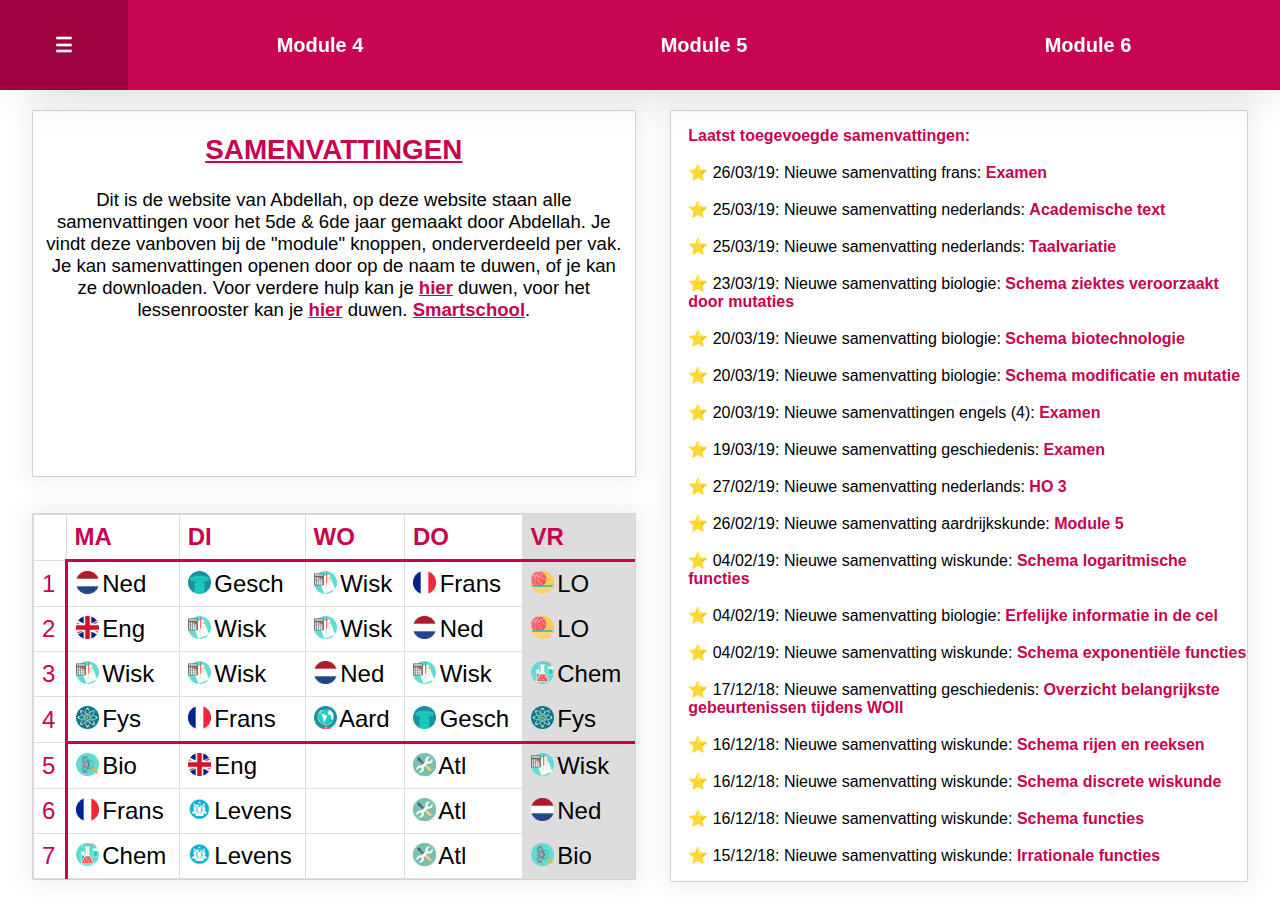
==== commit b1742714: "Add files via upload" ====
--- a/samenvattingen.html
+++ b/samenvattingen.html
@@ -291,6 +291,7 @@
 	  			<div id="change6">
 	  				<p class="changeLogTxt">
 						<font class="titel">Laatst toegevoegde samenvattingen:</font><br><br>
+						⭐ 26/03/19: Nieuwe samenvatting frans: <a class="titel" href="#" onclick="openSumm('summ_6de/fransM5_exam.pdf', 'https://docs.google.com/gview?embedded=true&url=https://samenvattingen.github.io/summ_6de/fransM5_exam.pdf')">Examen </a><br><br>
 						⭐ 25/03/19: Nieuwe samenvatting nederlands: <a class="titel" href="#" onclick="openSumm('summ_6de/nedM5_academisch.pdf', 'https://docs.google.com/gview?embedded=true&url=https://samenvattingen.github.io/summ_6de/nedM5_academisch.pdf')">Academische text </a><br><br>
 						⭐ 25/03/19: Nieuwe samenvatting nederlands: <a class="titel" href="#" onclick="openSumm('summ_6de/nedM5_taalvariatie.pdf', 'https://docs.google.com/gview?embedded=true&url=https://samenvattingen.github.io/summ_6de/nedM5_taalvariatie.pdf')">Taalvariatie </a><br><br>
 						⭐ 23/03/19: Nieuwe samenvatting biologie: <a class="titel" href="#" onclick="openSumm('summ_6de/bioM5_ziektes.pdf', 'https://docs.google.com/gview?embedded=true&url=https://samenvattingen.github.io/summ_6de/bioM5_ziektes.pdf')">Schema ziektes veroorzaakt door mutaties </a><br><br>
@@ -791,8 +792,9 @@
 	<img class="cross" src="icons/cross.png" onclick="closeAll()">
 	<p class="titel_popup">Frans (M5)</p>
 	<div class="popupContentInner">
-		<div class="summ">
-		<font>Geen samenvattingen beschikbaar</font>
+		<a href="summ_6de/fransM5_exam.pdf" download="Samenvatting frans examen"><img class="dl" src="icons/dl.png" alt="download"></a>
+		<div class="summ">
+		<a href="#" onclick="openSumm('summ_6de/fransM5_exam.pdf', 'https://docs.google.com/gview?embedded=true&url=https://samenvattingen.github.io/summ_6de/fransM5_exam.pdf')">Examen</a>
 		</div>
 		<div class="hline"></div>
 	</div>
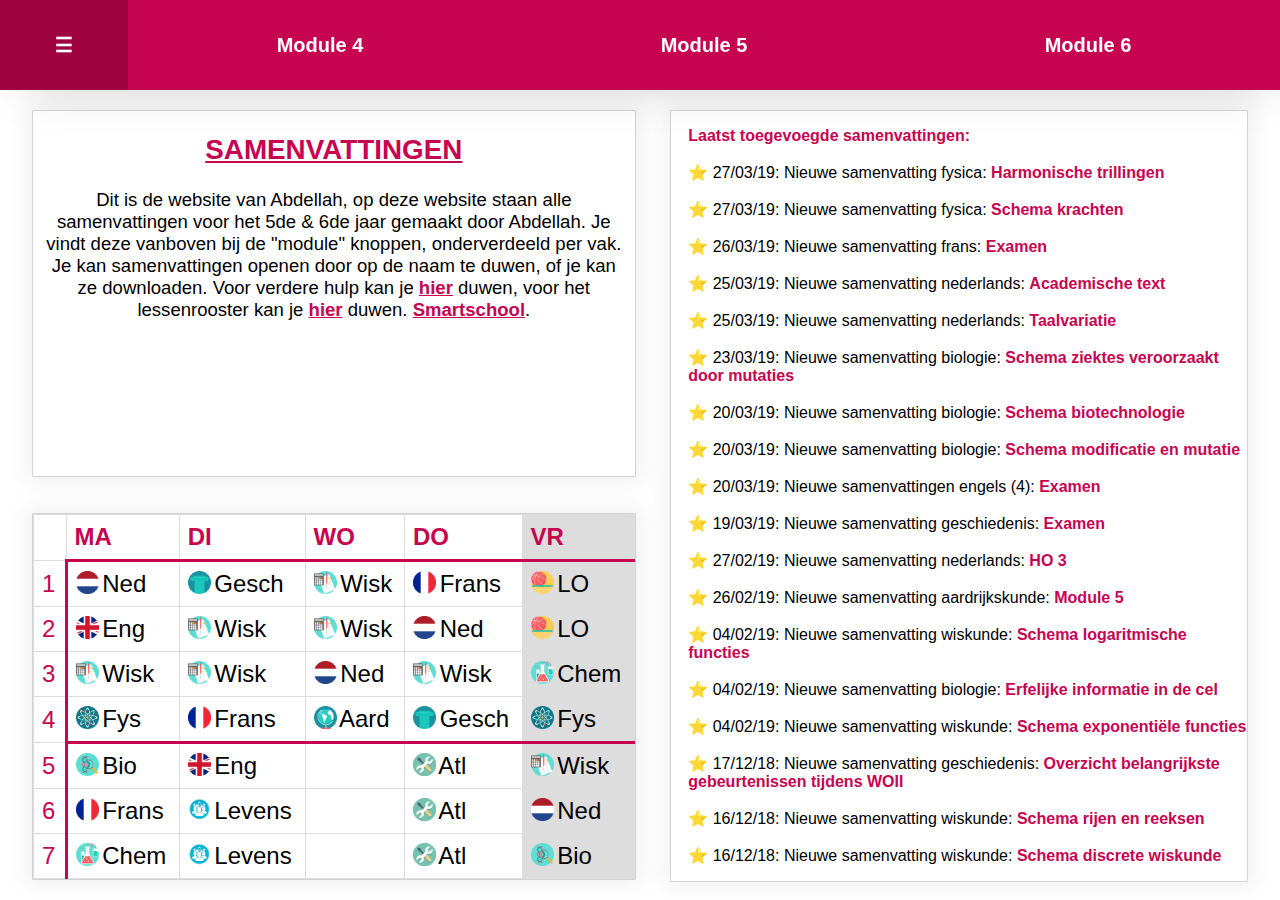
==== commit 12ddd05c: "Add files via upload" ====
--- a/samenvattingen.html
+++ b/samenvattingen.html
@@ -291,6 +291,8 @@
 	  			<div id="change6">
 	  				<p class="changeLogTxt">
 						<font class="titel">Laatst toegevoegde samenvattingen:</font><br><br>
+						⭐ 27/03/19: Nieuwe samenvatting fysica: <a class="titel" href="#" onclick="openSumm('summ_6de/fysM5_ht.pdf', 'https://docs.google.com/gview?embedded=true&url=https://samenvattingen.github.io/summ_6de/fysM5_ht.pdf')">Harmonische trillingen </a><br><br>
+						⭐ 27/03/19: Nieuwe samenvatting fysica: <a class="titel" href="#" onclick="openSumm('summ_6de/fysM5_krachten.pdf', 'https://docs.google.com/gview?embedded=true&url=https://samenvattingen.github.io/summ_6de/fysM5_krachten.pdf')">Schema krachten </a><br><br>
 						⭐ 26/03/19: Nieuwe samenvatting frans: <a class="titel" href="#" onclick="openSumm('summ_6de/fransM5_exam.pdf', 'https://docs.google.com/gview?embedded=true&url=https://samenvattingen.github.io/summ_6de/fransM5_exam.pdf')">Examen </a><br><br>
 						⭐ 25/03/19: Nieuwe samenvatting nederlands: <a class="titel" href="#" onclick="openSumm('summ_6de/nedM5_academisch.pdf', 'https://docs.google.com/gview?embedded=true&url=https://samenvattingen.github.io/summ_6de/nedM5_academisch.pdf')">Academische text </a><br><br>
 						⭐ 25/03/19: Nieuwe samenvatting nederlands: <a class="titel" href="#" onclick="openSumm('summ_6de/nedM5_taalvariatie.pdf', 'https://docs.google.com/gview?embedded=true&url=https://samenvattingen.github.io/summ_6de/nedM5_taalvariatie.pdf')">Taalvariatie </a><br><br>
@@ -803,8 +805,15 @@
 	<img class="cross" src="icons/cross.png" onclick="closeAll()">
 	<p class="titel_popup">Fysica (M5)</p>
 	<div class="popupContentInner">
-		<div class="summ">
-		<font>Geen samenvattingen beschikbaar</font>
+		<a href="summ_6de/fysM5_ht.pdf" download="Samenvatting harmonische trillingen"><img class="dl" src="icons/dl.png" alt="download"></a>
+		<div class="summ">
+		<a href="#" onclick="openSumm('summ_6de/fysM5_ht.pdf', 'https://docs.google.com/gview?embedded=true&url=https://samenvattingen.github.io/summ_6de/fysM5_ht.pdf')">Harmonische trillingen</a>
+		</div>
+		<div class="hline"></div>
+		<br>
+		<a href="summ_6de/fysM5_krachten.pdf" download="Schema krachten"><img class="dl" src="icons/dl.png" alt="download"></a>
+		<div class="summ">
+		<a href="#" onclick="openSumm('summ_6de/fysM5_krachten.pdf', 'https://docs.google.com/gview?embedded=true&url=https://samenvattingen.github.io/summ_6de/fysM5_krachten.pdf')">Schema krachten</a>
 		</div>
 		<div class="hline"></div>
 	</div>
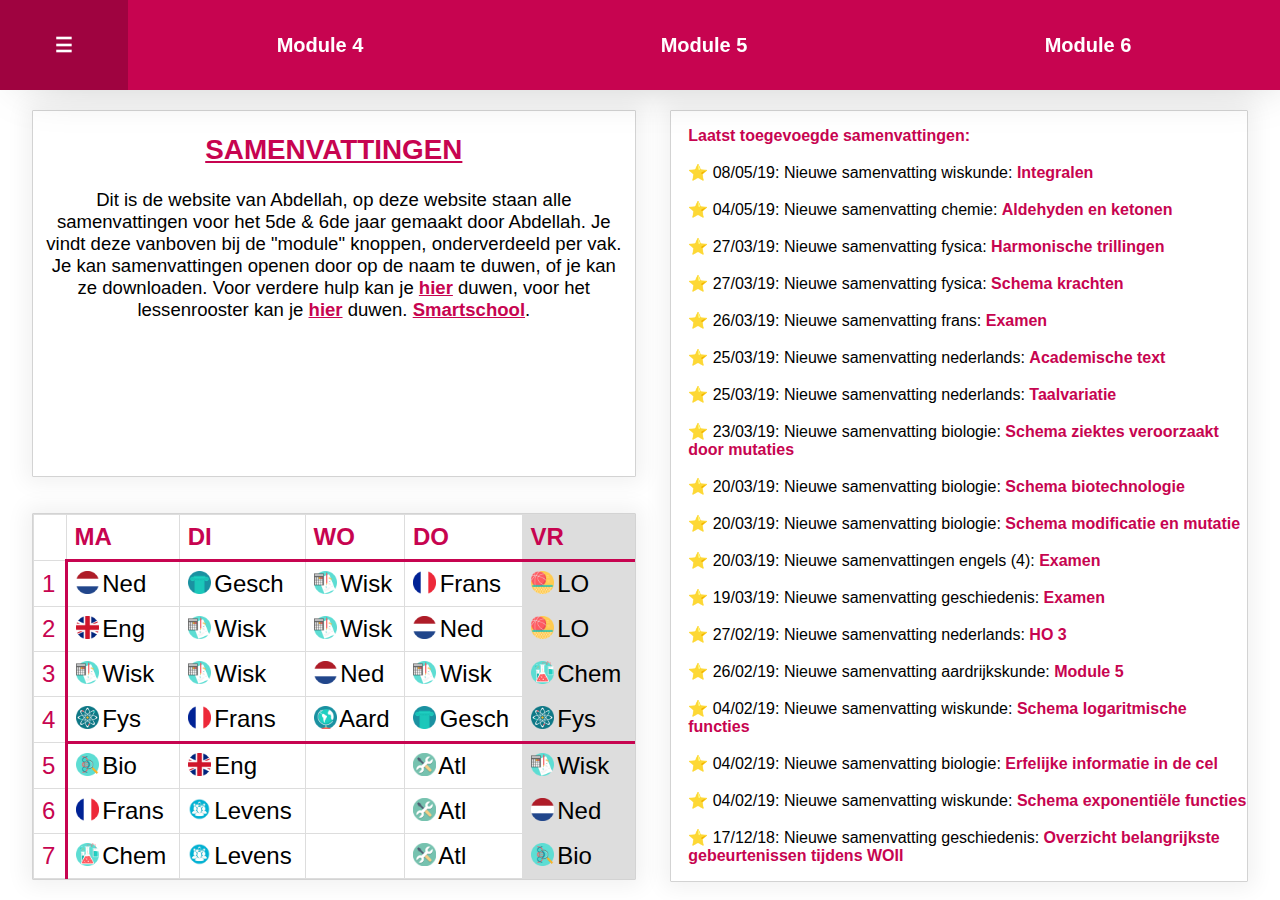
==== commit 4cd2606a: "Add files via upload" ====
--- a/samenvattingen.html
+++ b/samenvattingen.html
@@ -16,7 +16,7 @@
 <div class="navBar" id="navBar">
 	<a><img class="closebtn" src="icons/cross.png" onclick="closeNav()"></a>
 	<div class="info">
-			<p id="module">Module 5</p>
+			<p id="module">Module 6</p>
 			<div class="jaar">
 				<select id="kiesJaar" onchange="changeJaar()">
 					<option value="5">5de</option>
@@ -291,6 +291,8 @@
 	  			<div id="change6">
 	  				<p class="changeLogTxt">
 						<font class="titel">Laatst toegevoegde samenvattingen:</font><br><br>
+						⭐ 08/05/19: Nieuwe samenvatting wiskunde: <a class="titel" href="#" onclick="openSumm('summ_6de/wiskM6_integralen.pdf', 'https://docs.google.com/gview?embedded=true&url=https://samenvattingen.github.io/summ_6de/wiskM6_integralen.pdf')">Integralen </a><br><br>
+						⭐ 04/05/19: Nieuwe samenvatting chemie: <a class="titel" href="#" onclick="openSumm('summ_6de/chemM6_ald_ket.pdf', 'https://docs.google.com/gview?embedded=true&url=https://samenvattingen.github.io/summ_6de/chemM6_ald_ket.pdf')">Aldehyden en ketonen </a><br><br>
 						⭐ 27/03/19: Nieuwe samenvatting fysica: <a class="titel" href="#" onclick="openSumm('summ_6de/fysM5_ht.pdf', 'https://docs.google.com/gview?embedded=true&url=https://samenvattingen.github.io/summ_6de/fysM5_ht.pdf')">Harmonische trillingen </a><br><br>
 						⭐ 27/03/19: Nieuwe samenvatting fysica: <a class="titel" href="#" onclick="openSumm('summ_6de/fysM5_krachten.pdf', 'https://docs.google.com/gview?embedded=true&url=https://samenvattingen.github.io/summ_6de/fysM5_krachten.pdf')">Schema krachten </a><br><br>
 						⭐ 26/03/19: Nieuwe samenvatting frans: <a class="titel" href="#" onclick="openSumm('summ_6de/fransM5_exam.pdf', 'https://docs.google.com/gview?embedded=true&url=https://samenvattingen.github.io/summ_6de/fransM5_exam.pdf')">Examen </a><br><br>
@@ -898,15 +900,26 @@
 	<img class="cross" src="icons/cross.png" onclick="closeAll()">
 	<p class="titel_popup">Chemie (M6)</p>
 	<div class="popupContentInner">
+		<a href="summ_6de/chemM6_ald_ket.pdf" download="Samenvatting aldehyden en ketonen"><img class="dl" src="icons/dl.png" alt="download"></a>
+		<div class="summ">
+		<a href="#" onclick="openSumm('summ_6de/chemM6_ald_ket.pdf', 'https://docs.google.com/gview?embedded=true&url=https://samenvattingen.github.io/summ_6de/chemM6_ald_ket_logaritmisch.pdf')">Aldehyden en ketonen</a>
+		</div>
+		<div class="hline"></div>
+	</div>
+</div>
+<div id="engM6" class="popup_content">
+	<img class="cross" src="icons/cross.png" onclick="closeAll()">
+	<p class="titel_popup">Engels (M6)</p>
+	<div class="popupContentInner">
 		<div class="summ">
 		<font>Geen samenvattingen beschikbaar</font>
 		</div>
 		<div class="hline"></div>
 	</div>
 </div>
-<div id="engM6" class="popup_content">
-	<img class="cross" src="icons/cross.png" onclick="closeAll()">
-	<p class="titel_popup">Engels (M6)</p>
+<div id="fransM6" class="popup_content">
+	<img class="cross" src="icons/cross.png" onclick="closeAll()">
+	<p class="titel_popup">Frans (M6)</p>
 	<div class="popupContentInner">
 		<div class="summ">
 		<font>Geen samenvattingen beschikbaar</font>
@@ -914,9 +927,9 @@
 		<div class="hline"></div>
 	</div>
 </div>
-<div id="fransM6" class="popup_content">
-	<img class="cross" src="icons/cross.png" onclick="closeAll()">
-	<p class="titel_popup">Frans (M6)</p>
+<div id="fysM6" class="popup_content">
+	<img class="cross" src="icons/cross.png" onclick="closeAll()">
+	<p class="titel_popup">Fysica (M6)</p>
 	<div class="popupContentInner">
 		<div class="summ">
 		<font>Geen samenvattingen beschikbaar</font>
@@ -924,9 +937,9 @@
 		<div class="hline"></div>
 	</div>
 </div>
-<div id="fysM6" class="popup_content">
-	<img class="cross" src="icons/cross.png" onclick="closeAll()">
-	<p class="titel_popup">Fysica (M6)</p>
+<div id="geschM6" class="popup_content">
+	<img class="cross" src="icons/cross.png" onclick="closeAll()">
+	<p class="titel_popup">Geschiedenis (M6)</p>
 	<div class="popupContentInner">
 		<div class="summ">
 		<font>Geen samenvattingen beschikbaar</font>
@@ -934,9 +947,9 @@
 		<div class="hline"></div>
 	</div>
 </div>
-<div id="geschM6" class="popup_content">
-	<img class="cross" src="icons/cross.png" onclick="closeAll()">
-	<p class="titel_popup">Geschiedenis (M6)</p>
+<div id="nedM6" class="popup_content">
+	<img class="cross" src="icons/cross.png" onclick="closeAll()">
+	<p class="titel_popup">Nederlands (M6)</p>
 	<div class="popupContentInner">
 		<div class="summ">
 		<font>Geen samenvattingen beschikbaar</font>
@@ -944,22 +957,13 @@
 		<div class="hline"></div>
 	</div>
 </div>
-<div id="nedM6" class="popup_content">
-	<img class="cross" src="icons/cross.png" onclick="closeAll()">
-	<p class="titel_popup">Nederlands (M6)</p>
-	<div class="popupContentInner">
-		<div class="summ">
-		<font>Geen samenvattingen beschikbaar</font>
-		</div>
-		<div class="hline"></div>
-	</div>
-</div>
 <div id="wiskM6" class="popup_content">
 	<img class="cross" src="icons/cross.png" onclick="closeAll()">
 	<p class="titel_popup">Wiskunde (M6)</p>
 	<div class="popupContentInner">
-		<div class="summ">
-		<font>Geen samenvattingen beschikbaar</font>
+		<a href="summ_6de/wiskM6_integralen.pdf" download="Samenvatting integralen"><img class="dl" src="icons/dl.png" alt="download"></a>
+		<div class="summ">
+		<a href="#" onclick="openSumm('summ_6de/wiskM6_integralen.pdf', 'https://docs.google.com/gview?embedded=true&url=https://samenvattingen.github.io/summ_6de/wiskM6_integralen.pdf')">Integralen</a>
 		</div>
 		<div class="hline"></div>
 	</div>
--- a/samenvattingen.css
+++ b/samenvattingen.css
@@ -124,7 +124,7 @@
 	margin: 0;
 }
 .changeText {
-  margin-left: 3%;
+    margin-left: 3%;
 }
 .nav {
 	display: flex;
@@ -272,10 +272,10 @@
 	display: none;
 }
 .list5 { 
+	display: none;
+}
+.list6 {
 	display: block;
-}
-.list6 {
-	display: none;
 }
 .closebtn {
 	float: right;
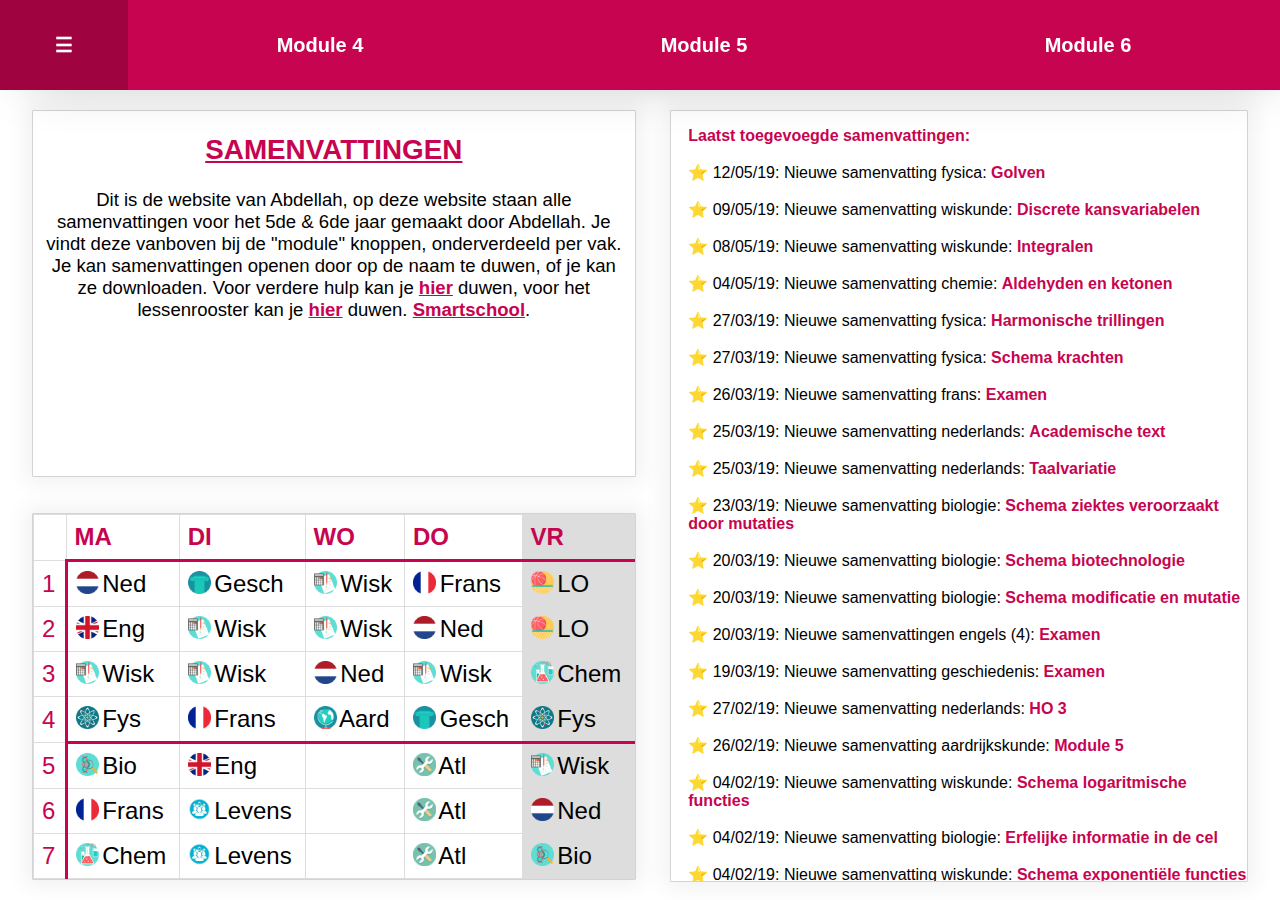
==== commit d2e6c3be: "Add files via upload" ====
--- a/samenvattingen.html
+++ b/samenvattingen.html
@@ -291,6 +291,8 @@
 	  			<div id="change6">
 	  				<p class="changeLogTxt">
 						<font class="titel">Laatst toegevoegde samenvattingen:</font><br><br>
+						⭐ 12/05/19: Nieuwe samenvatting fysica: <a class="titel" href="#" onclick="openSumm('summ_6de/fysM6_golven.pdf', 'https://docs.google.com/gview?embedded=true&url=https://samenvattingen.github.io/summ_6de/fysM6_golven.pdf')">Golven </a><br><br>
+						⭐ 09/05/19: Nieuwe samenvatting wiskunde: <a class="titel" href="#" onclick="openSumm('summ_6de/wiskM6_kans.pdf', 'https://docs.google.com/gview?embedded=true&url=https://samenvattingen.github.io/summ_6de/wiskM6_kans.pdf')">Discrete kansvariabelen </a><br><br>
 						⭐ 08/05/19: Nieuwe samenvatting wiskunde: <a class="titel" href="#" onclick="openSumm('summ_6de/wiskM6_integralen.pdf', 'https://docs.google.com/gview?embedded=true&url=https://samenvattingen.github.io/summ_6de/wiskM6_integralen.pdf')">Integralen </a><br><br>
 						⭐ 04/05/19: Nieuwe samenvatting chemie: <a class="titel" href="#" onclick="openSumm('summ_6de/chemM6_ald_ket.pdf', 'https://docs.google.com/gview?embedded=true&url=https://samenvattingen.github.io/summ_6de/chemM6_ald_ket.pdf')">Aldehyden en ketonen </a><br><br>
 						⭐ 27/03/19: Nieuwe samenvatting fysica: <a class="titel" href="#" onclick="openSumm('summ_6de/fysM5_ht.pdf', 'https://docs.google.com/gview?embedded=true&url=https://samenvattingen.github.io/summ_6de/fysM5_ht.pdf')">Harmonische trillingen </a><br><br>
@@ -931,15 +933,26 @@
 	<img class="cross" src="icons/cross.png" onclick="closeAll()">
 	<p class="titel_popup">Fysica (M6)</p>
 	<div class="popupContentInner">
+		<a href="summ_6de/fysM6_golven.pdf" download="Samenvatting golven"><img class="dl" src="icons/dl.png" alt="download"></a>
+		<div class="summ">
+		<a href="#" onclick="openSumm('summ_6de/fysM6_golven.pdf', 'https://docs.google.com/gview?embedded=true&url=https://samenvattingen.github.io/summ_6de/fysM6_golven.pdf')">Golven</a>
+		</div>
+		<div class="hline"></div>
+	</div>
+</div>
+<div id="geschM6" class="popup_content">
+	<img class="cross" src="icons/cross.png" onclick="closeAll()">
+	<p class="titel_popup">Geschiedenis (M6)</p>
+	<div class="popupContentInner">
 		<div class="summ">
 		<font>Geen samenvattingen beschikbaar</font>
 		</div>
 		<div class="hline"></div>
 	</div>
 </div>
-<div id="geschM6" class="popup_content">
-	<img class="cross" src="icons/cross.png" onclick="closeAll()">
-	<p class="titel_popup">Geschiedenis (M6)</p>
+<div id="nedM6" class="popup_content">
+	<img class="cross" src="icons/cross.png" onclick="closeAll()">
+	<p class="titel_popup">Nederlands (M6)</p>
 	<div class="popupContentInner">
 		<div class="summ">
 		<font>Geen samenvattingen beschikbaar</font>
@@ -947,16 +960,6 @@
 		<div class="hline"></div>
 	</div>
 </div>
-<div id="nedM6" class="popup_content">
-	<img class="cross" src="icons/cross.png" onclick="closeAll()">
-	<p class="titel_popup">Nederlands (M6)</p>
-	<div class="popupContentInner">
-		<div class="summ">
-		<font>Geen samenvattingen beschikbaar</font>
-		</div>
-		<div class="hline"></div>
-	</div>
-</div>
 <div id="wiskM6" class="popup_content">
 	<img class="cross" src="icons/cross.png" onclick="closeAll()">
 	<p class="titel_popup">Wiskunde (M6)</p>
@@ -964,6 +967,12 @@
 		<a href="summ_6de/wiskM6_integralen.pdf" download="Samenvatting integralen"><img class="dl" src="icons/dl.png" alt="download"></a>
 		<div class="summ">
 		<a href="#" onclick="openSumm('summ_6de/wiskM6_integralen.pdf', 'https://docs.google.com/gview?embedded=true&url=https://samenvattingen.github.io/summ_6de/wiskM6_integralen.pdf')">Integralen</a>
+		</div>
+		<div class="hline"></div>
+		<br>
+		<a href="summ_6de/wiskM6_kans.pdf" download="Samenvatting discrete kansvariabelen"><img class="dl" src="icons/dl.png" alt="download"></a>
+		<div class="summ">
+		<a href="#" onclick="openSumm('summ_6de/wiskM6_kans.pdf', 'https://docs.google.com/gview?embedded=true&url=https://samenvattingen.github.io/summ_6de/wiskM6_kans.pdf')">Discrete kansvariabelen</a>
 		</div>
 		<div class="hline"></div>
 	</div>
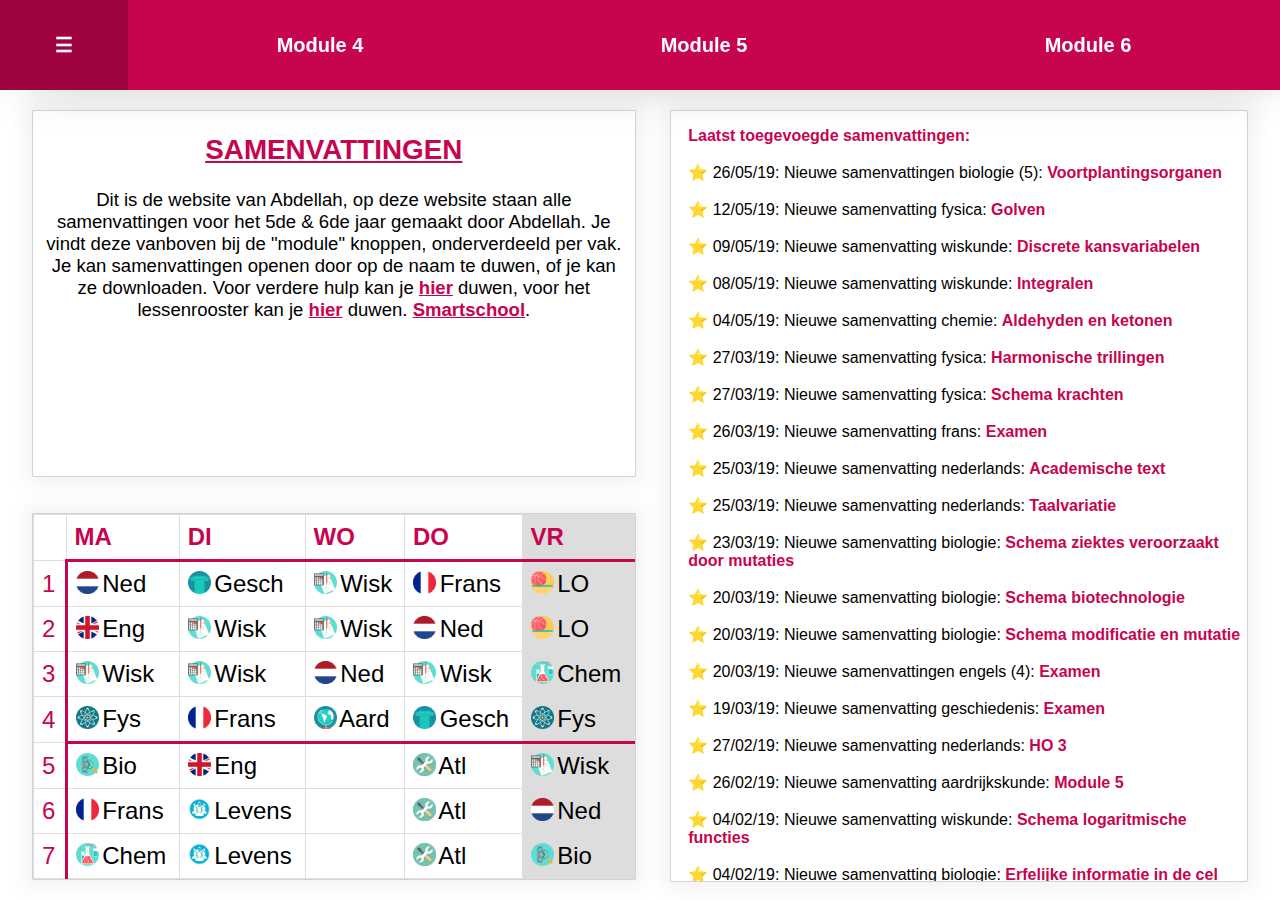
==== commit 63f666a4: "Add files via upload" ====
--- a/samenvattingen.html
+++ b/samenvattingen.html
@@ -291,6 +291,7 @@
 	  			<div id="change6">
 	  				<p class="changeLogTxt">
 						<font class="titel">Laatst toegevoegde samenvattingen:</font><br><br>
+						⭐ 26/05/19: Nieuwe samenvattingen biologie (5): <a class="titel" href="#" onclick="show('#bioM6')">Voortplantingsorganen</a><br><br>
 						⭐ 12/05/19: Nieuwe samenvatting fysica: <a class="titel" href="#" onclick="openSumm('summ_6de/fysM6_golven.pdf', 'https://docs.google.com/gview?embedded=true&url=https://samenvattingen.github.io/summ_6de/fysM6_golven.pdf')">Golven </a><br><br>
 						⭐ 09/05/19: Nieuwe samenvatting wiskunde: <a class="titel" href="#" onclick="openSumm('summ_6de/wiskM6_kans.pdf', 'https://docs.google.com/gview?embedded=true&url=https://samenvattingen.github.io/summ_6de/wiskM6_kans.pdf')">Discrete kansvariabelen </a><br><br>
 						⭐ 08/05/19: Nieuwe samenvatting wiskunde: <a class="titel" href="#" onclick="openSumm('summ_6de/wiskM6_integralen.pdf', 'https://docs.google.com/gview?embedded=true&url=https://samenvattingen.github.io/summ_6de/wiskM6_integralen.pdf')">Integralen </a><br><br>
@@ -892,8 +893,33 @@
 	<img class="cross" src="icons/cross.png" onclick="closeAll()">
 	<p class="titel_popup">Biologie (M6)</p>
 	<div class="popupContentInner">
-		<div class="summ">
-		<font>Geen samenvattingen beschikbaar</font>
+		<a href="summ_6de/bioM6_vrouw.pdf" download="Samenvatting vrouwelijke voortplantingsorganen"><img class="dl" src="icons/dl.png" alt="download"></a>
+		<div class="summ">
+		<a href="#" onclick="openSumm('summ_6de/bioM6_vrouw.pdf', 'https://docs.google.com/gview?embedded=true&url=https://samenvattingen.github.io/summ_6de/bioM6_vrouw.pdf')">Vrouwelijke voortplantingsorganen</a>
+		</div>
+		<div class="hline"></div>
+		<br>
+		<a href="summ_6de/bioM6_man.pdf" download="Samenvatting mannelijke voortplantingsorganen"><img class="dl" src="icons/dl.png" alt="download"></a>
+		<div class="summ">
+		<a href="#" onclick="openSumm('summ_6de/bioM6_man.pdf', 'https://docs.google.com/gview?embedded=true&url=https://samenvattingen.github.io/summ_6de/bioM6_man.pdf')">Mannelijke voortplantingsorganen</a>
+		</div>
+		<div class="hline"></div>
+		<br>
+		<a href="summ_6de/bioM6_oogenese.pdf" download="Samenvatting oögenese"><img class="dl" src="icons/dl.png" alt="download"></a>
+		<div class="summ">
+		<a href="#" onclick="openSumm('summ_6de/bioM6_oogenese.pdf', 'https://docs.google.com/gview?embedded=true&url=https://samenvattingen.github.io/summ_6de/bioM6_oogenese.pdf')">Oögenese</a>
+		</div>
+		<div class="hline"></div>
+		<br>
+		<a href="summ_6de/bioM6_menstruatie.pdf" download="Samenvatting menstruatie"><img class="dl" src="icons/dl.png" alt="download"></a>
+		<div class="summ">
+		<a href="#" onclick="openSumm('summ_6de/bioM6_menstruatie.pdf', 'https://docs.google.com/gview?embedded=true&url=https://samenvattingen.github.io/summ_6de/bioM6_menstruatie.pdf')">Menstruatie</a>
+		</div>
+		<div class="hline"></div>
+		<br>
+		<a href="summ_6de/bioM6_spermatogenese.pdf" download="Samenvatting spermatogenese"><img class="dl" src="icons/dl.png" alt="download"></a>
+		<div class="summ">
+		<a href="#" onclick="openSumm('summ_6de/bioM6_spermatogenese.pdf', 'https://docs.google.com/gview?embedded=true&url=https://samenvattingen.github.io/summ_6de/bioM6_spermatogenese.pdf')">Spermatogenese</a>
 		</div>
 		<div class="hline"></div>
 	</div>
@@ -904,7 +930,7 @@
 	<div class="popupContentInner">
 		<a href="summ_6de/chemM6_ald_ket.pdf" download="Samenvatting aldehyden en ketonen"><img class="dl" src="icons/dl.png" alt="download"></a>
 		<div class="summ">
-		<a href="#" onclick="openSumm('summ_6de/chemM6_ald_ket.pdf', 'https://docs.google.com/gview?embedded=true&url=https://samenvattingen.github.io/summ_6de/chemM6_ald_ket_logaritmisch.pdf')">Aldehyden en ketonen</a>
+		<a href="#" onclick="openSumm('summ_6de/chemM6_ald_ket.pdf', 'https://docs.google.com/gview?embedded=true&url=https://samenvattingen.github.io/summ_6de/chemM6_ald_ket.pdf')">Aldehyden en ketonen</a>
 		</div>
 		<div class="hline"></div>
 	</div>
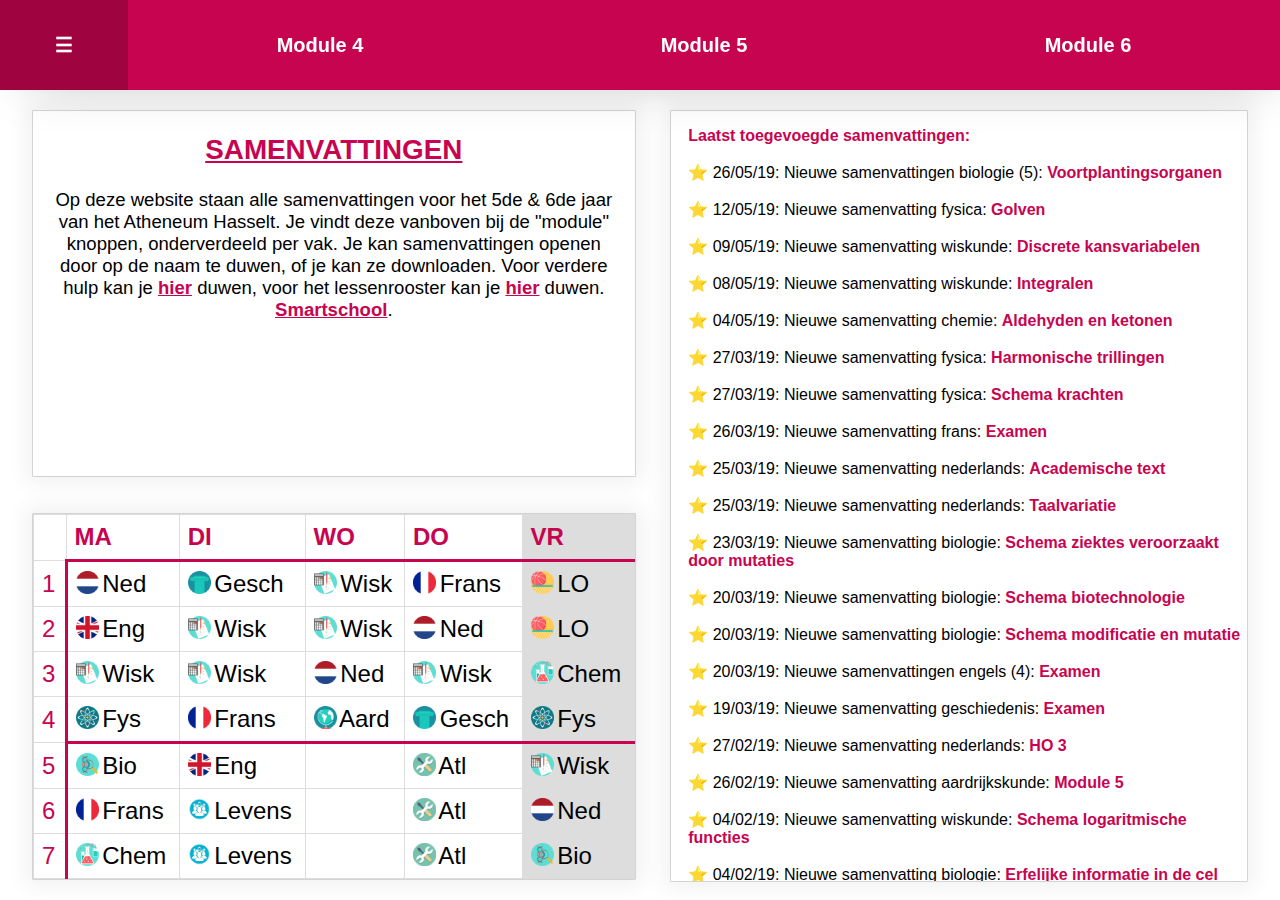
==== commit fd254624: "naam weg" ====
--- a/samenvattingen.html
+++ b/samenvattingen.html
@@ -194,7 +194,7 @@
 	<div id="txt" class="txt">
 		<a href="#" class="titel3" onclick="closeHelp()">SAMENVATTINGEN</a>
 		<p id="introText">
-			Dit is de website van Abdellah, op deze website staan alle samenvattingen voor het 5de & 6de jaar gemaakt door Abdellah. Je vindt deze vanboven bij de "module" knoppen, onderverdeeld per vak. Je kan samenvattingen openen door op de naam te duwen, of je kan ze downloaden. Voor verdere hulp kan je <a href="#" class="titel2" onclick="help()">hier</a> duwen, voor het lessenrooster kan je <a href="#" class="titel2" onclick="rooster()">hier</a> duwen. <a href="https://ka1hasselt.smartschool.be/login" class="titel2" target="blank">Smartschool</a>.
+			Op deze website staan alle samenvattingen voor het 5de & 6de jaar van het Atheneum Hasselt. Je vindt deze vanboven bij de "module" knoppen, onderverdeeld per vak. Je kan samenvattingen openen door op de naam te duwen, of je kan ze downloaden. Voor verdere hulp kan je <a href="#" class="titel2" onclick="help()">hier</a> duwen, voor het lessenrooster kan je <a href="#" class="titel2" onclick="rooster()">hier</a> duwen. <a href="https://ka1hasselt.smartschool.be/login" class="titel2" target="blank">Smartschool</a>.
 		</p>
 		<table id="table2">
 		    <tr>
@@ -275,11 +275,11 @@
 			
 		</p>
 		<p id="summHelp" class="helpTxt">
-			Als het een samenvatting is voor een toets die nog moet komen is het waarschijnlijk dat Abdellah die nog niet heeft gemaakt, wacht even of stuur een bericht naar Abdellah. Als het een samenvatting is voor een toets die al geweest is kan je proberen alle samenvattingen voor dat vak nog eens af te gaan, maar het is waarschijnlijk dat Abdellah deze samenvatting nooit heeft gemaakt.
+			Als het een samenvatting is voor een toets die nog moet komen is het waarschijnlijk deze nog niet gemaakt is, wacht dan gewoon even. Als het een samenvatting is voor een toets die al geweest is kan je proberen alle samenvattingen voor dat vak nog eens af te gaan, maar het is waarschijnlijk dat deze samenvatting nooit gemaakt is.
 			
 		</p>
 		<p id="lesHelp" class="helpTxt">
-			Dit komt omdat het het lessenrooster voor 6WEWA is, de klas van Abdellah, als je wilt dat jouw lessenrooster ook beschikbaar is op de website kan je dat aanvragen bij Lander Moors op smartschool.
+			Dit komt omdat het het lessenrooster voor 6WEWA is, als je wilt dat jouw lessenrooster ook beschikbaar is op de website kan je dat aanvragen bij Lander Moors op smartschool.
 		</p>
 		<p id="summHelp2" class="helpTxt">
 			Kijk na of je internet wel werkt, of probeer om de website te herladen, als dit niet lukt kan je Lander Moors een berichtje sturen op smartschool om het op te lossen.
